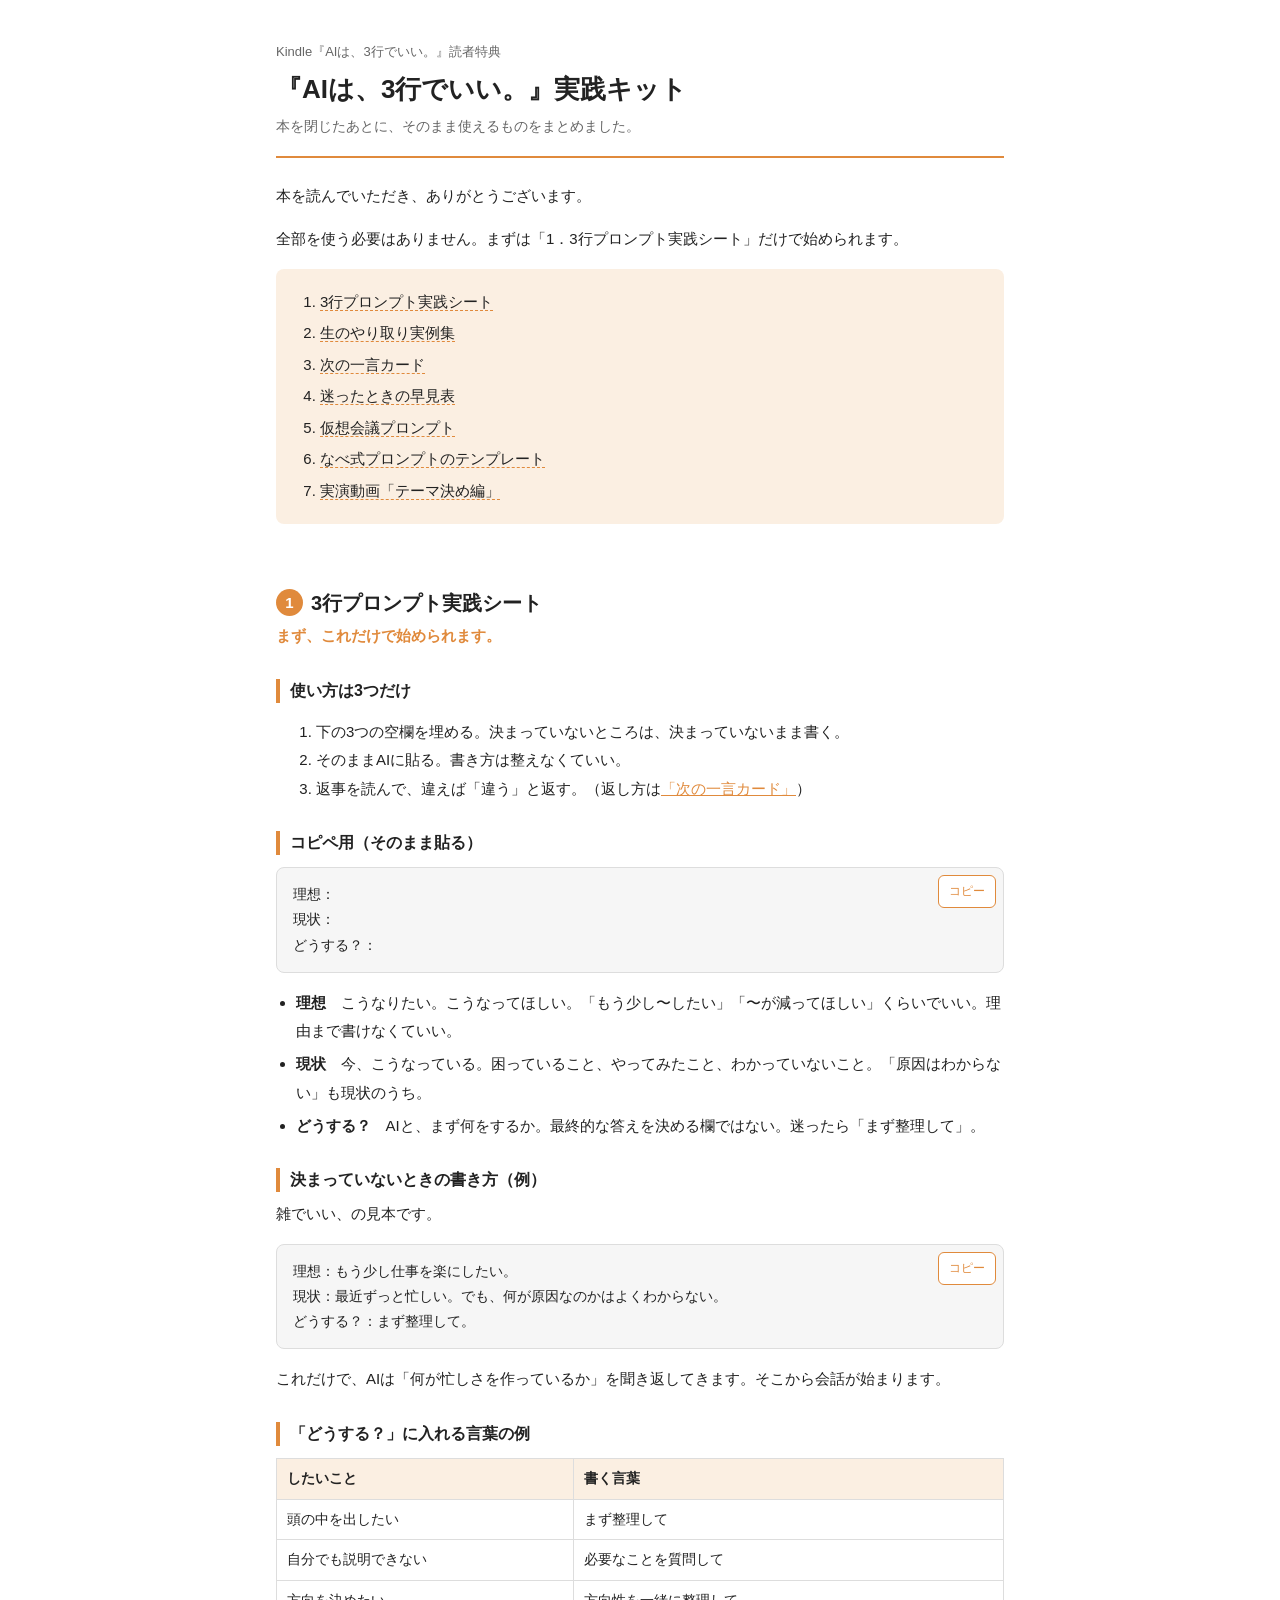
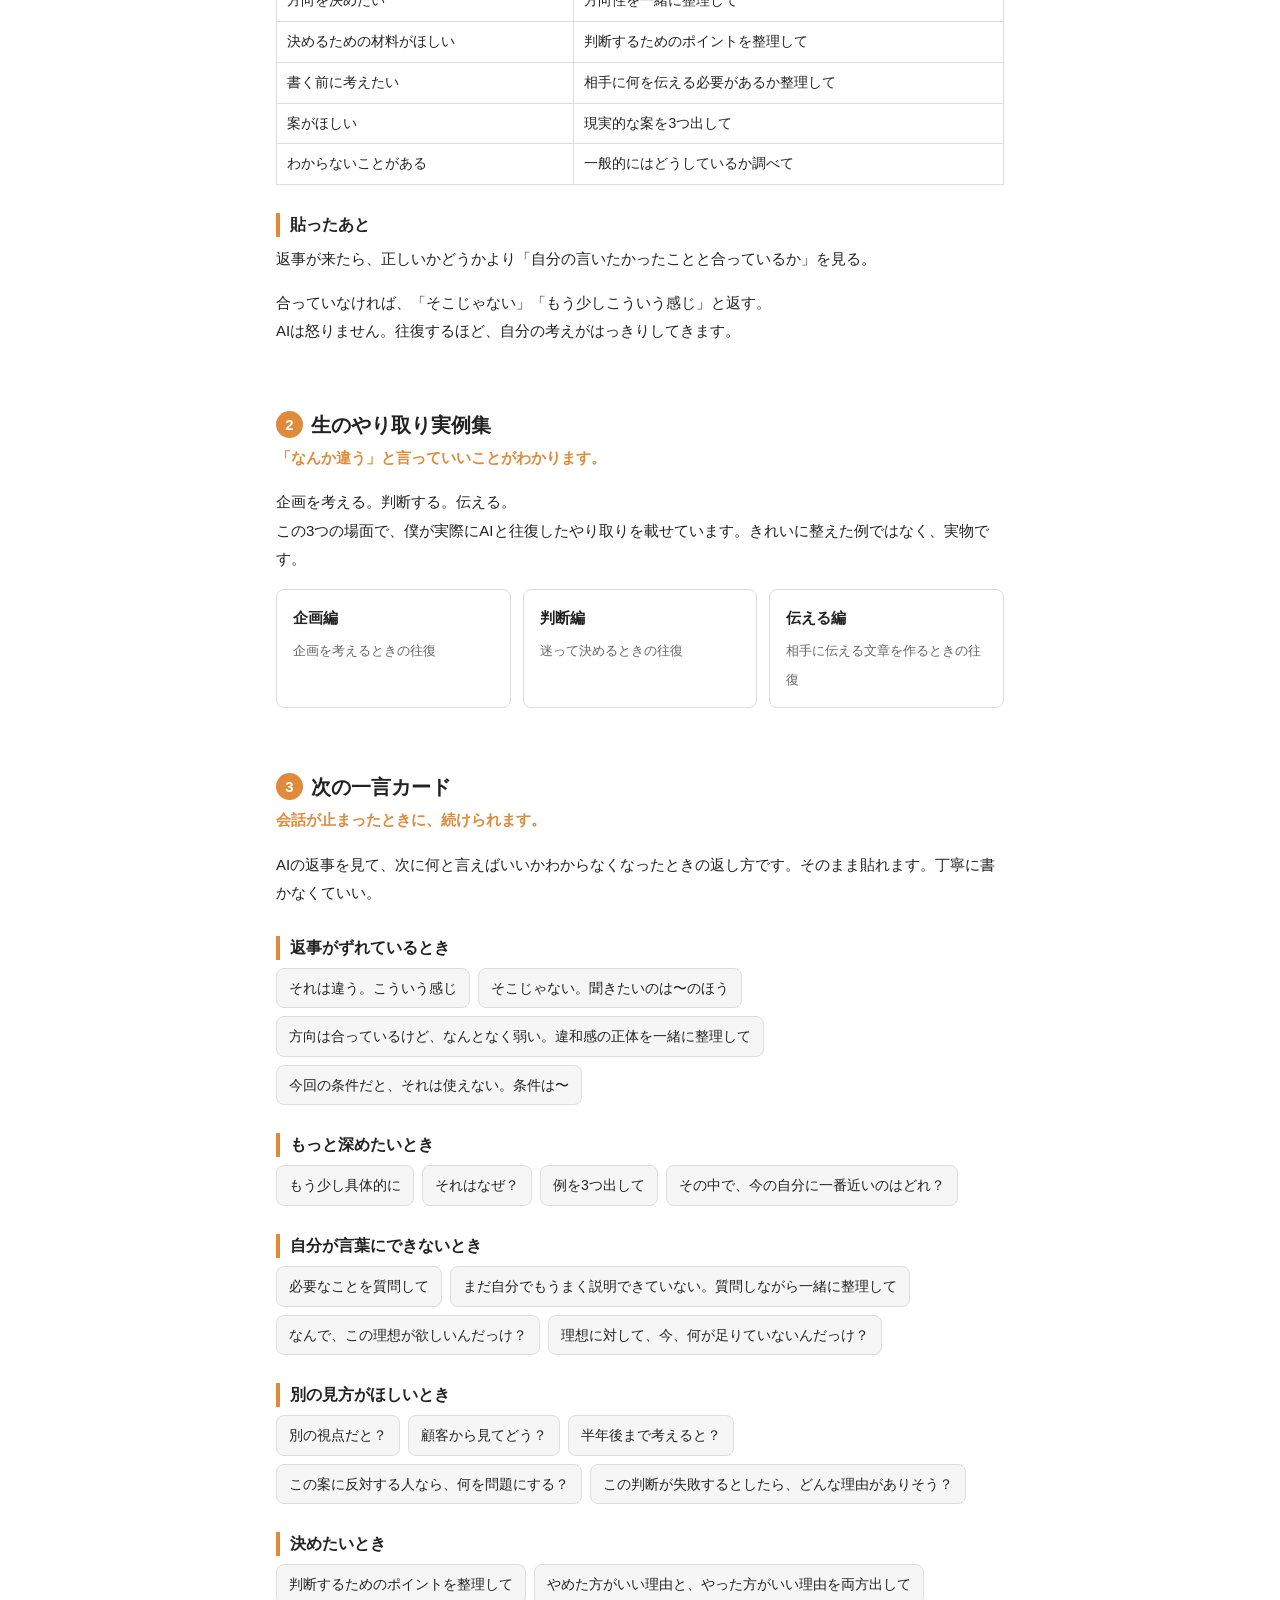
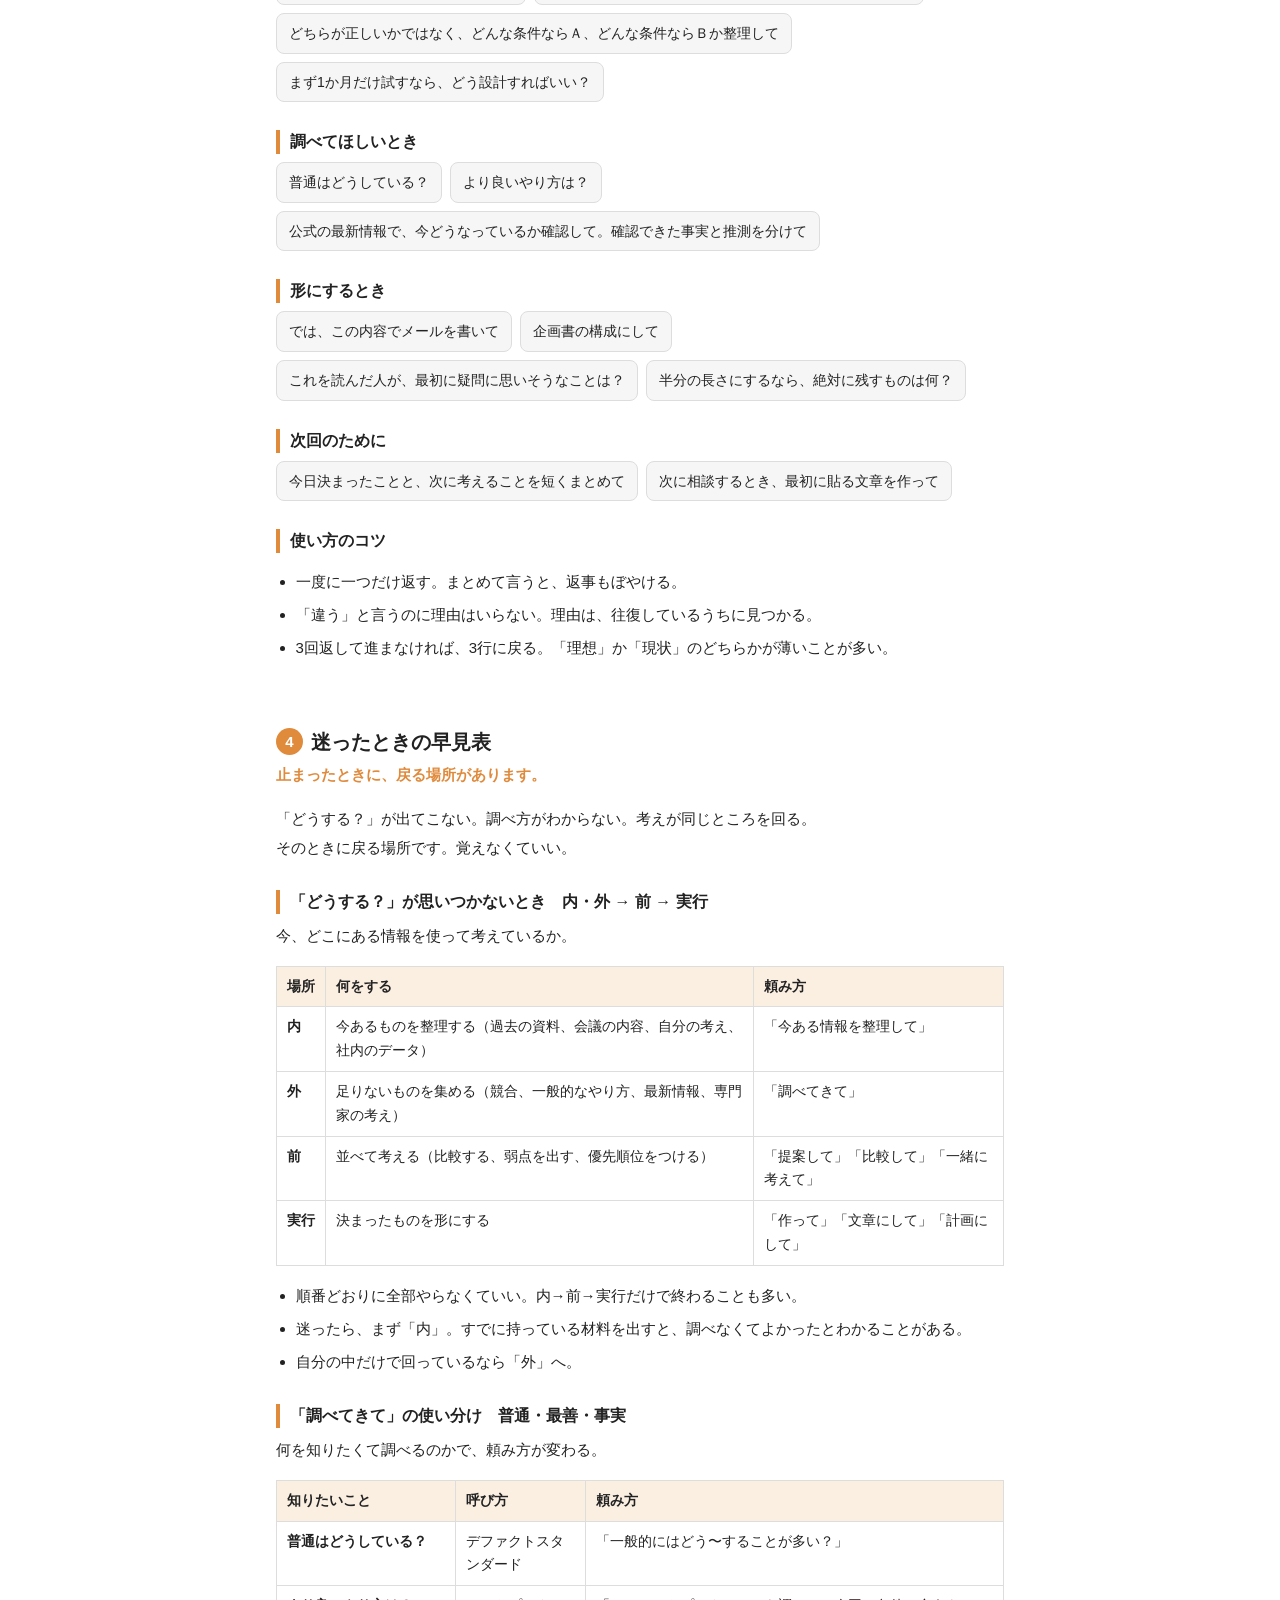
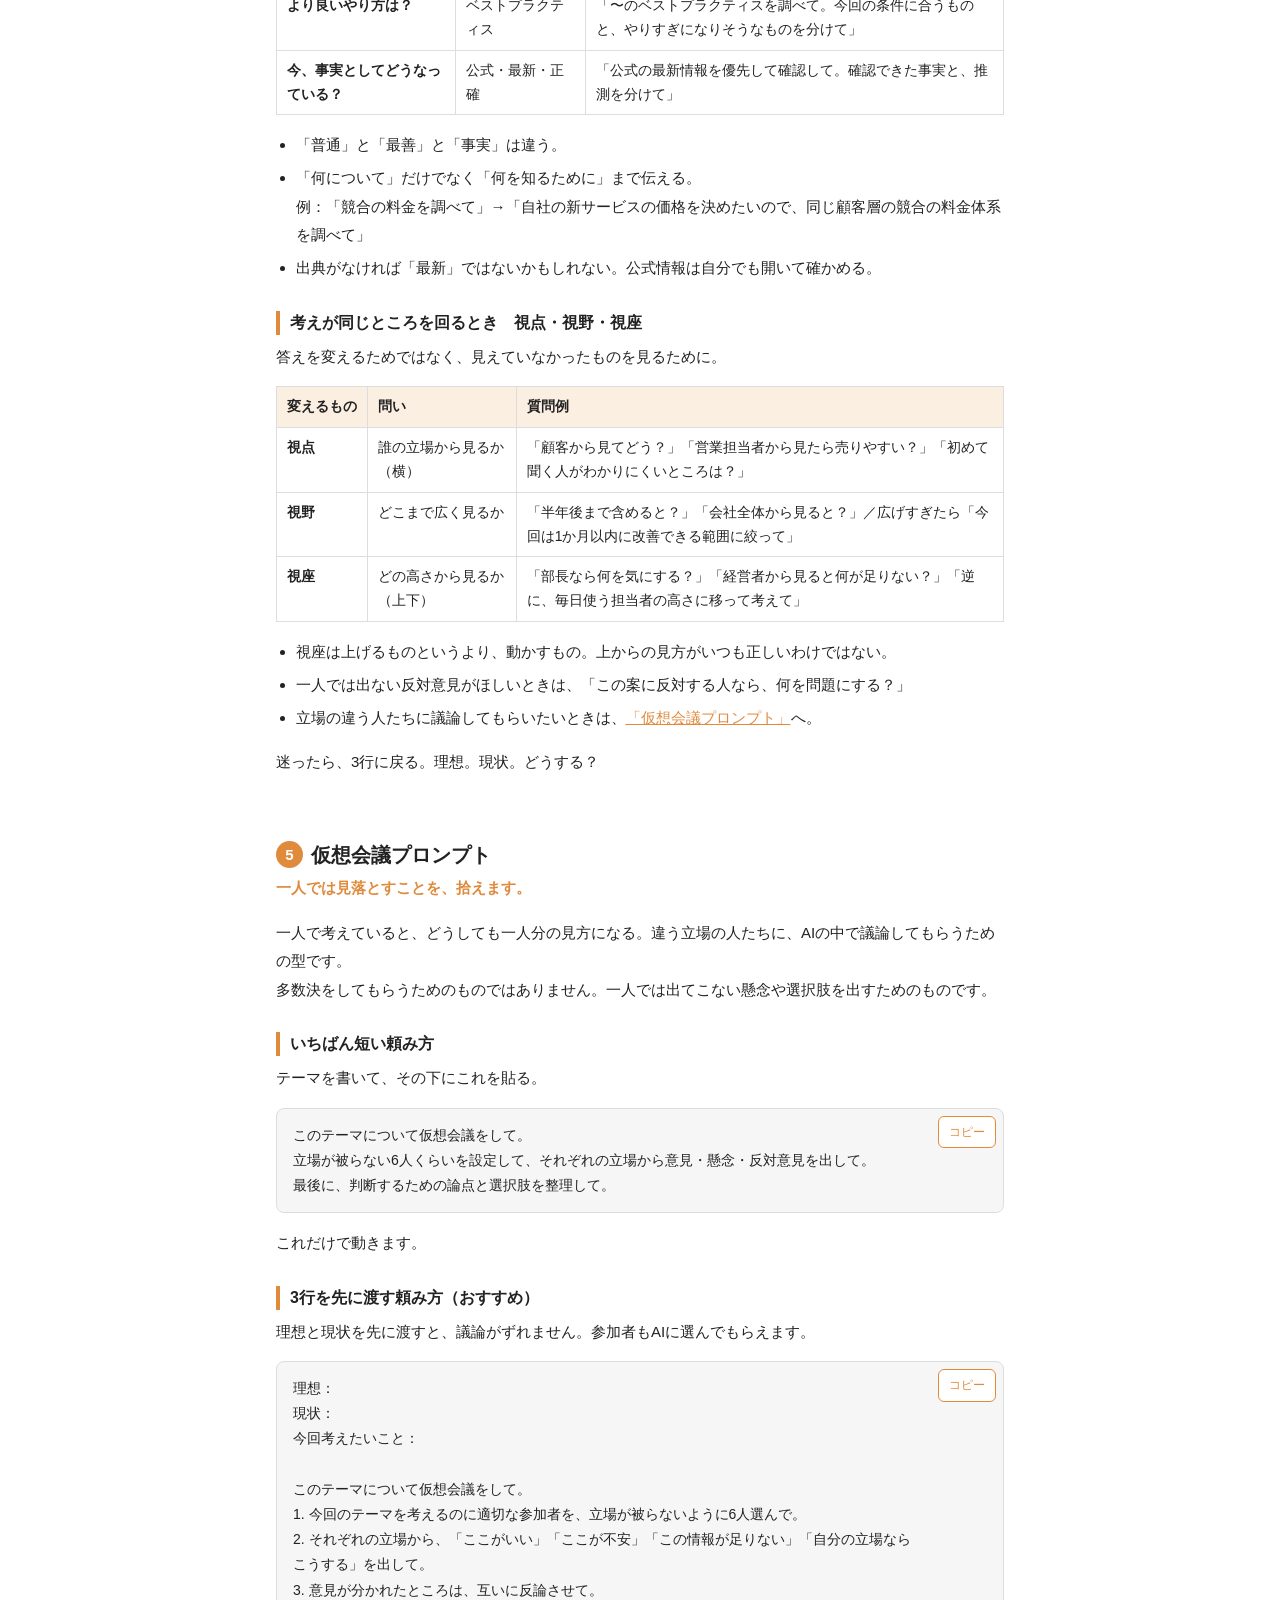
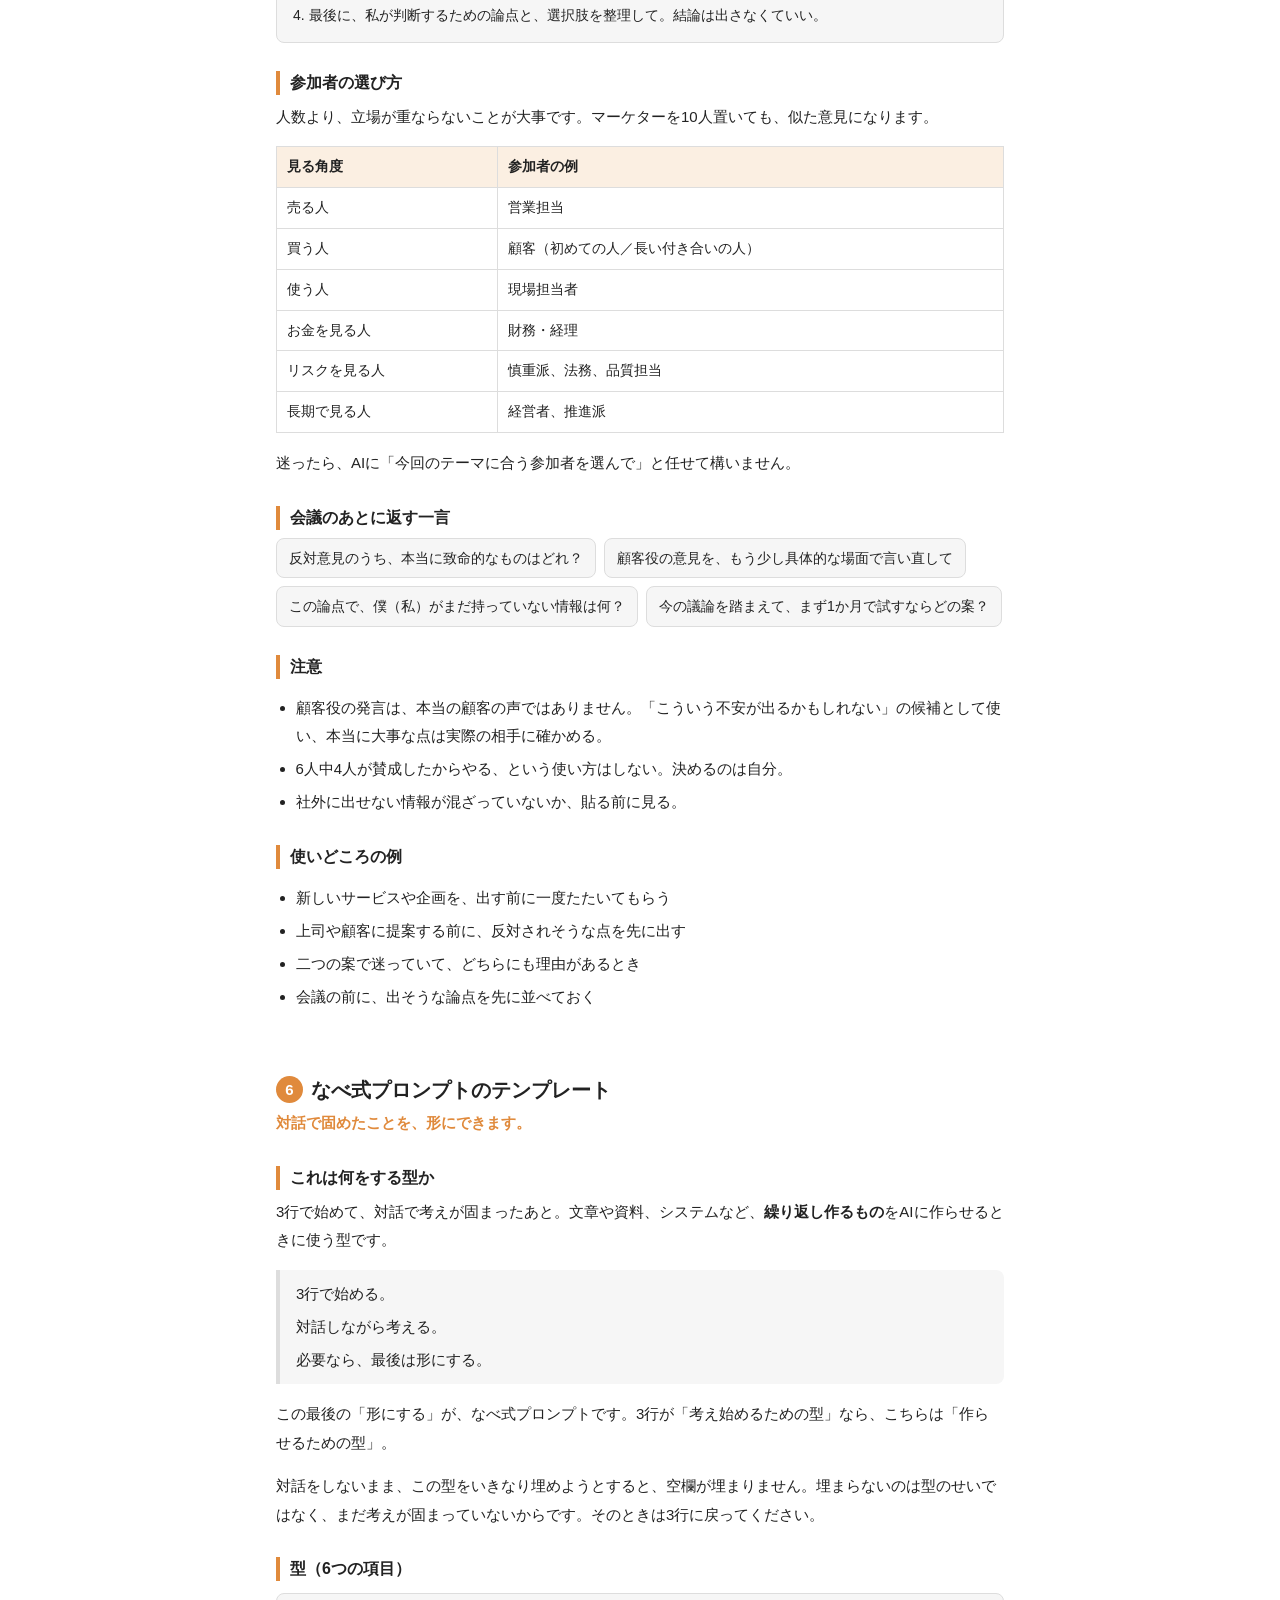
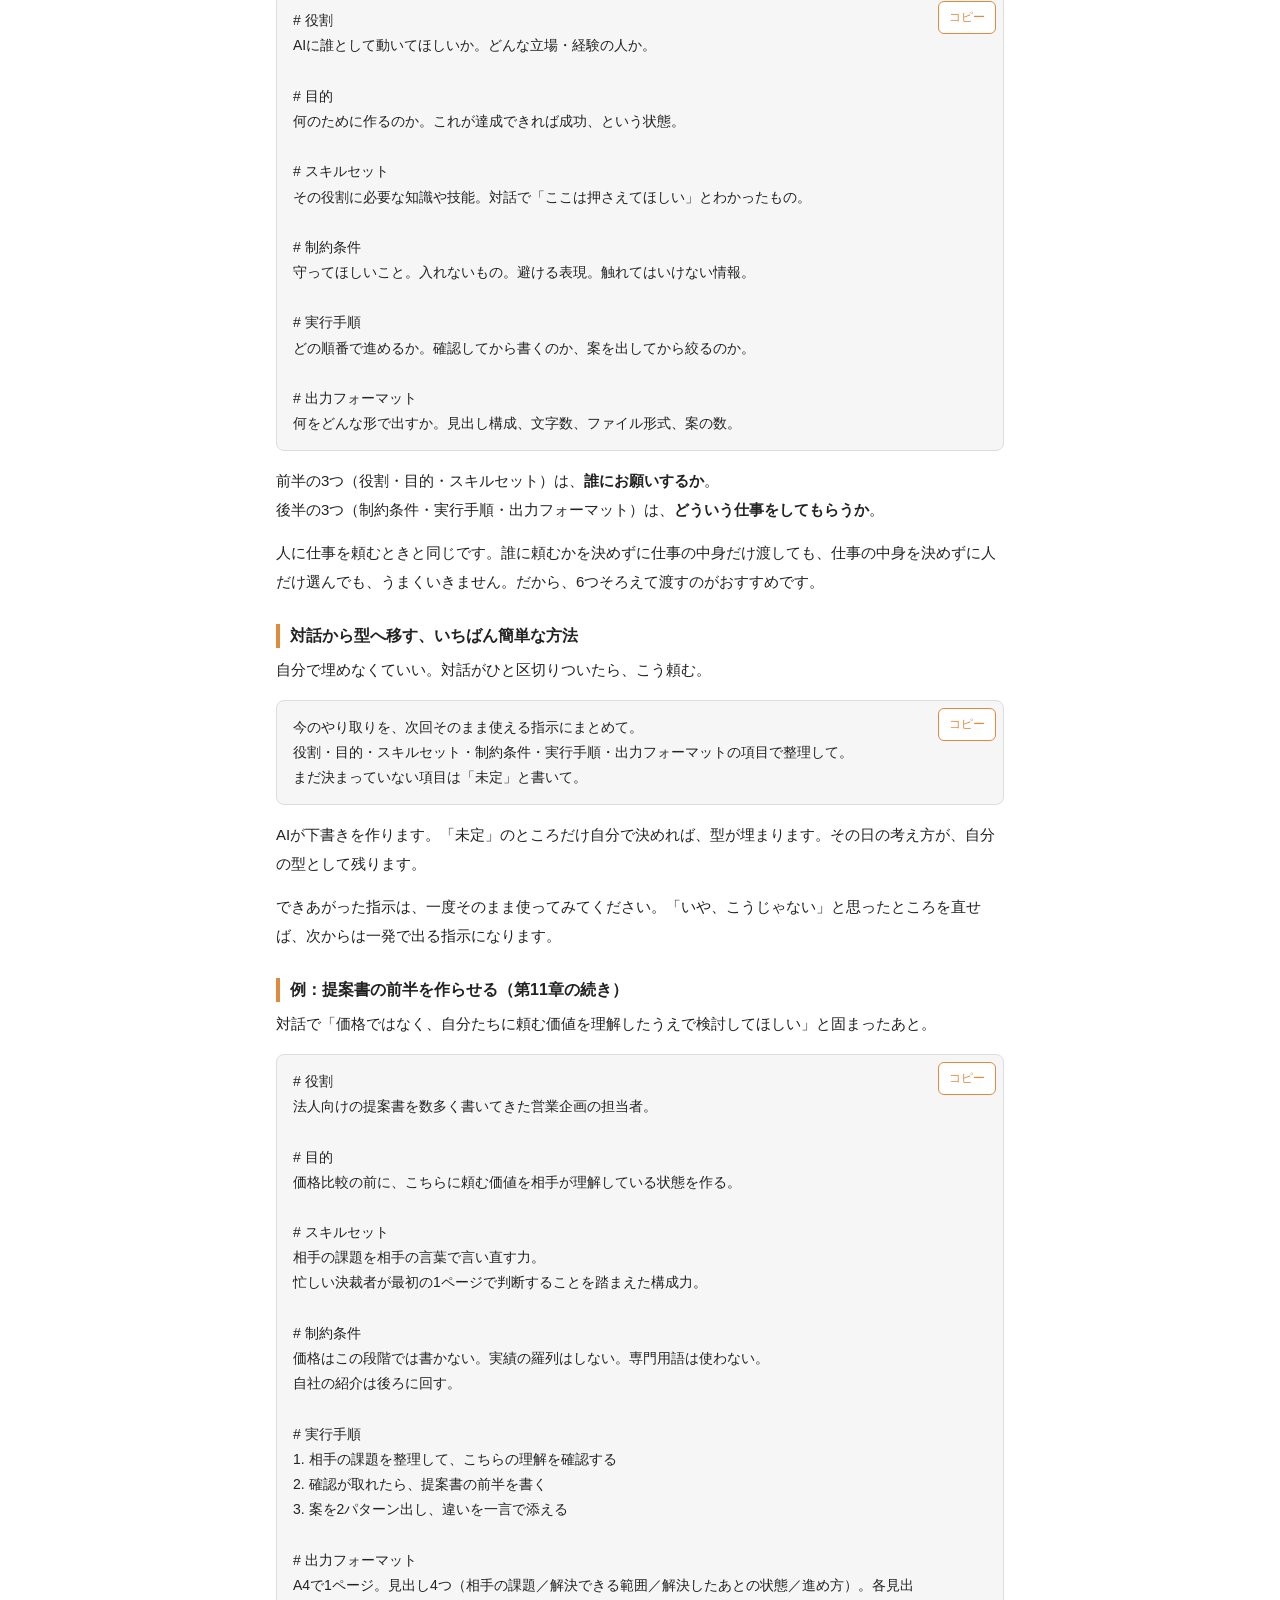
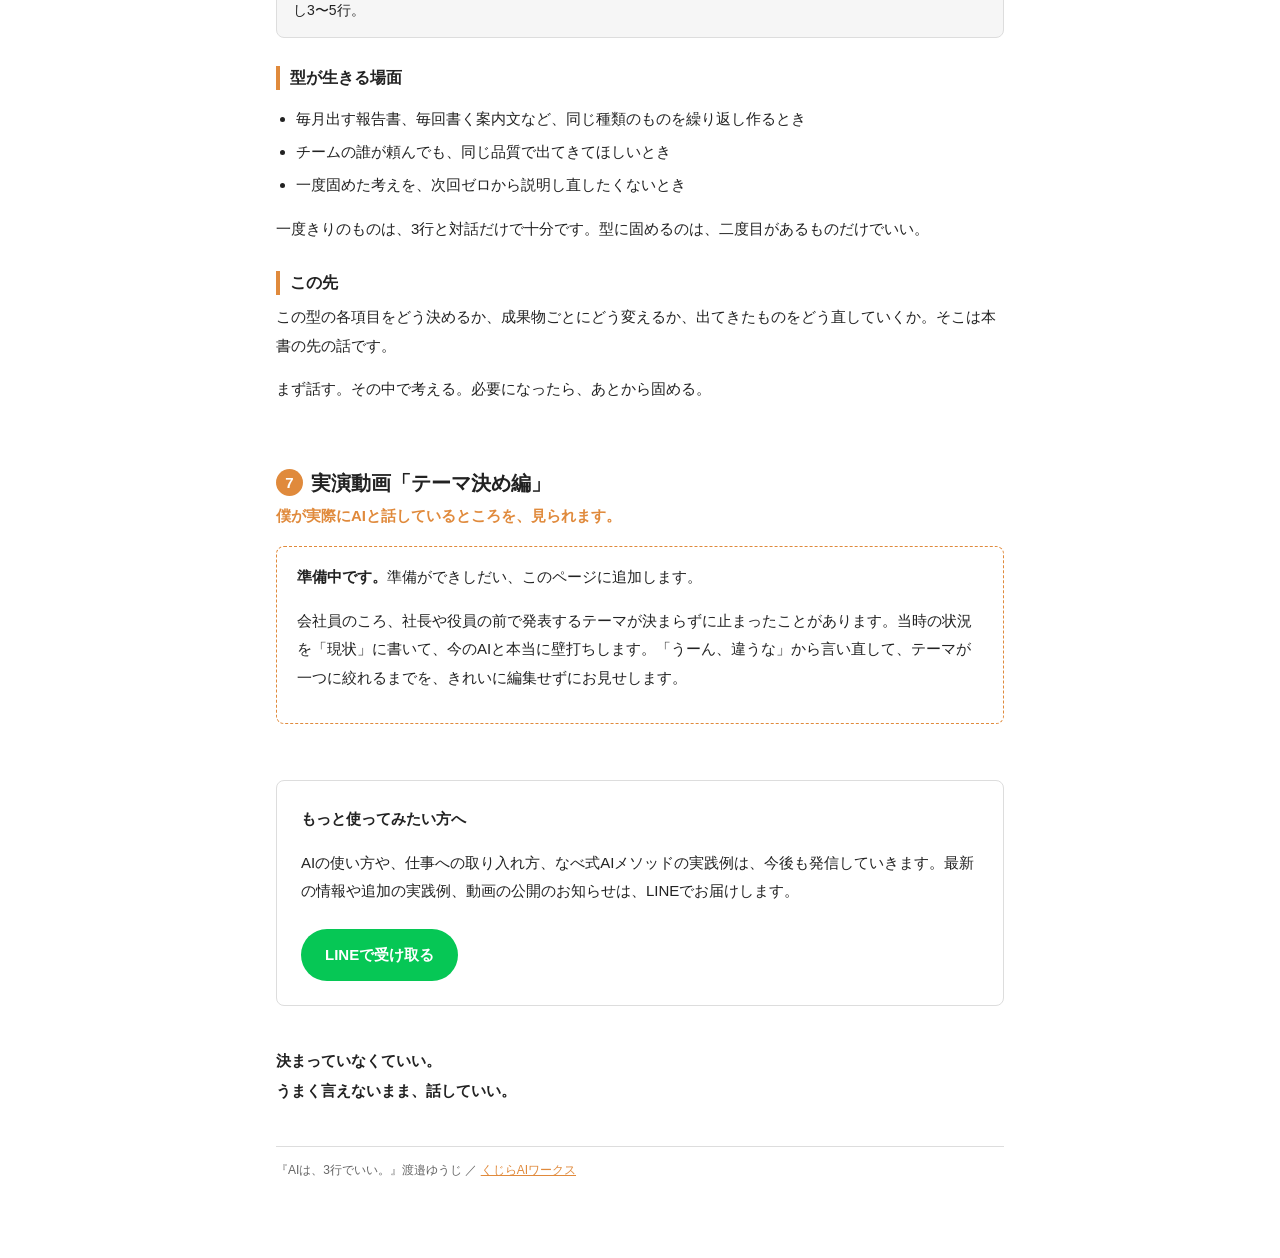
==== book/aiwa3gyodeii/index.html @ 4b0c54f2 "Kindle「AIは、3行でいい。」読者特典ページを追加（noindex・sitemap対象外） Co-Authored-By: Claude Opus 5.5 <noreply@anthropic." ====
<!doctype html>
<html lang="ja">
<head>
<meta charset="utf-8">
<meta name="viewport" content="width=device-width, initial-scale=1">
<meta name="robots" content="noindex, nofollow">
<title>『AIは、3行でいい。』実践キット</title>
<style>
:root{
  --bg:#ffffff; --fg:#222222; --muted:#666666;
  --accent:#E08A3C; --accent-soft:#FBEFE2;
  --code-bg:#F6F6F6; --line:#DDDDDD;
  --note-bg:#FFFBF5; --note-border:#E08A3C;
  --line-green:#06C755;
}
@media (prefers-color-scheme: dark){
  :root:not([data-theme="light"]){
    --bg:#1B1B1B; --fg:#EDEDED; --muted:#A8A8A8;
    --accent:#E8A05C; --accent-soft:#3A2A1C;
    --code-bg:#2A2A2A; --line:#444444;
    --note-bg:#262320; --note-border:#E8A05C;
  }
}
:root[data-theme="dark"]{
  --bg:#1B1B1B; --fg:#EDEDED; --muted:#A8A8A8;
  --accent:#E8A05C; --accent-soft:#3A2A1C;
  --code-bg:#2A2A2A; --line:#444444;
  --note-bg:#262320; --note-border:#E8A05C;
}
*{box-sizing:border-box}
html{-webkit-text-size-adjust:100%; scroll-behavior:smooth}
body{
  margin:0; background:var(--bg); color:var(--fg);
  font-family:"Hiragino Sans","Hiragino Kaku Gothic ProN","Yu Gothic","BIZ UDPGothic","Noto Sans JP",sans-serif;
  font-size:15px; line-height:1.9; font-feature-settings:"palt";
}
.page{max-width:760px; margin:0 auto; padding:40px 16px 64px}
header{border-bottom:2px solid var(--accent); padding-bottom:16px; margin-bottom:24px}
.kicker{color:var(--muted); font-size:13px; margin:0 0 6px}
h1{font-size:26px; line-height:1.4; margin:0 0 6px}
.sub{color:var(--muted); font-size:14px; margin:0}
h2{font-size:20px; line-height:1.5; margin:56px 0 4px; padding-top:8px}
h2 .num{display:inline-block; min-width:1.8em; height:1.8em; line-height:1.8em; text-align:center;
  border-radius:50%; background:var(--accent); color:#fff; font-size:15px; margin-right:8px; vertical-align:2px}
.what{color:var(--accent); font-weight:700; margin:0 0 16px}
h3{font-size:16px; margin:28px 0 8px; padding-left:10px; border-left:4px solid var(--accent); line-height:1.5}
p{margin:0 0 1em}
a{color:var(--accent)}
.toc{background:var(--accent-soft); border-radius:8px; padding:16px 20px; margin:0 0 8px}
.toc ol{margin:0; padding-left:1.6em}
.toc li{margin:.2em 0}
.toc a{color:var(--fg); text-decoration:none; border-bottom:1px dashed var(--accent)}
.code{position:relative; margin:12px 0 16px}
.code pre{margin:0; background:var(--code-bg); border:1px solid var(--line); border-radius:8px;
  padding:14px 16px; padding-right:84px; white-space:pre-wrap; word-break:break-word;
  font-family:inherit; font-size:14px; line-height:1.8}
.copy{position:absolute; top:8px; right:8px; font:inherit; font-size:12px; padding:4px 10px;
  border:1px solid var(--accent); background:var(--bg); color:var(--accent); border-radius:6px; cursor:pointer}
.copy.done{background:var(--accent); color:#fff}
blockquote{margin:12px 0 16px; padding:10px 16px; border-left:4px solid var(--line); background:var(--code-bg); border-radius:0 8px 8px 0}
blockquote p{margin:0 0 .3em}
blockquote p:last-child{margin:0}
.phrases{list-style:none; padding:0; margin:8px 0 16px; display:flex; flex-wrap:wrap; gap:8px}
.phrases li{background:var(--code-bg); border:1px solid var(--line); border-radius:8px; padding:6px 12px; font-size:14px}
.table-wrap{overflow-x:auto; margin:12px 0 16px}
table{border-collapse:collapse; width:100%; font-size:14px; line-height:1.7; min-width:520px}
th,td{border:1px solid var(--line); padding:8px 10px; vertical-align:top; text-align:left}
th{background:var(--accent-soft); white-space:nowrap}
ul.tips{padding-left:1.3em}
ul.tips li{margin:.3em 0}
.note{background:var(--note-bg); border-left:4px solid var(--note-border); border-radius:0 8px 8px 0;
  padding:12px 16px; margin:12px 0; font-size:14px; line-height:1.8}
.note p:last-child{margin-bottom:0}
.cards{display:grid; grid-template-columns:repeat(auto-fit,minmax(200px,1fr)); gap:12px; margin:12px 0}
.card{display:block; border:1px solid var(--line); border-radius:8px; padding:14px 16px; text-decoration:none; color:var(--fg)}
.card:hover{border-color:var(--accent)}
.card .t{font-weight:700; display:block; margin-bottom:4px}
.card .d{font-size:13px; color:var(--muted)}
.soon{border:1px dashed var(--accent); border-radius:8px; padding:16px 20px; margin:12px 0}
.end{margin-top:56px; padding:24px; border:1px solid var(--line); border-radius:8px}
.end p:last-child{margin-bottom:0}
.line-btn{display:inline-block; margin-top:8px; background:var(--line-green); color:#fff; font-weight:700;
  text-decoration:none; padding:12px 24px; border-radius:999px}
.closing{margin-top:40px; font-weight:700; line-height:2}
footer{margin-top:40px; color:var(--muted); font-size:12px; border-top:1px solid var(--line); padding-top:12px}
@media print{
  .copy,.toc,.line-btn{display:none}
  .page{max-width:none; padding:0}
  h2{break-after:avoid}
  .code,.table-wrap,blockquote{break-inside:avoid}
}
</style>
</head>
<body>
<div class="page">

<header>
  <p class="kicker">Kindle『AIは、3行でいい。』読者特典</p>
  <h1>『AIは、3行でいい。』実践キット</h1>
  <p class="sub">本を閉じたあとに、そのまま使えるものをまとめました。</p>
</header>

<p>本を読んでいただき、ありがとうございます。</p>
<p>全部を使う必要はありません。まずは「1．3行プロンプト実践シート」だけで始められます。</p>

<nav class="toc" aria-label="目次">
  <ol>
    <li><a href="#sheet">3行プロンプト実践シート</a></li>
    <li><a href="#examples">生のやり取り実例集</a></li>
    <li><a href="#cards">次の一言カード</a></li>
    <li><a href="#map">迷ったときの早見表</a></li>
    <li><a href="#meeting">仮想会議プロンプト</a></li>
    <li><a href="#nabe">なべ式プロンプトのテンプレート</a></li>
    <li><a href="#video">実演動画「テーマ決め編」</a></li>
  </ol>
</nav>

<!-- 1 -->
<h2 id="sheet"><span class="num">1</span>3行プロンプト実践シート</h2>
<p class="what">まず、これだけで始められます。</p>

<h3>使い方は3つだけ</h3>
<ol>
  <li>下の3つの空欄を埋める。決まっていないところは、決まっていないまま書く。</li>
  <li>そのままAIに貼る。書き方は整えなくていい。</li>
  <li>返事を読んで、違えば「違う」と返す。（返し方は<a href="#cards">「次の一言カード」</a>）</li>
</ol>

<h3>コピペ用（そのまま貼る）</h3>
<div class="code"><pre>理想：
現状：
どうする？：</pre><button class="copy" type="button">コピー</button></div>
<ul class="tips">
  <li><strong>理想</strong>　こうなりたい。こうなってほしい。「もう少し〜したい」「〜が減ってほしい」くらいでいい。理由まで書けなくていい。</li>
  <li><strong>現状</strong>　今、こうなっている。困っていること、やってみたこと、わかっていないこと。「原因はわからない」も現状のうち。</li>
  <li><strong>どうする？</strong>　AIと、まず何をするか。最終的な答えを決める欄ではない。迷ったら「まず整理して」。</li>
</ul>

<h3>決まっていないときの書き方（例）</h3>
<p>雑でいい、の見本です。</p>
<div class="code"><pre>理想：もう少し仕事を楽にしたい。
現状：最近ずっと忙しい。でも、何が原因なのかはよくわからない。
どうする？：まず整理して。</pre><button class="copy" type="button">コピー</button></div>
<p>これだけで、AIは「何が忙しさを作っているか」を聞き返してきます。そこから会話が始まります。</p>

<h3>「どうする？」に入れる言葉の例</h3>
<div class="table-wrap"><table>
  <tr><th>したいこと</th><th>書く言葉</th></tr>
  <tr><td>頭の中を出したい</td><td>まず整理して</td></tr>
  <tr><td>自分でも説明できない</td><td>必要なことを質問して</td></tr>
  <tr><td>方向を決めたい</td><td>方向性を一緒に整理して</td></tr>
  <tr><td>決めるための材料がほしい</td><td>判断するためのポイントを整理して</td></tr>
  <tr><td>書く前に考えたい</td><td>相手に何を伝える必要があるか整理して</td></tr>
  <tr><td>案がほしい</td><td>現実的な案を3つ出して</td></tr>
  <tr><td>わからないことがある</td><td>一般的にはどうしているか調べて</td></tr>
</table></div>

<h3>貼ったあと</h3>
<p>返事が来たら、正しいかどうかより「自分の言いたかったことと合っているか」を見る。</p>
<p>合っていなければ、「そこじゃない」「もう少しこういう感じ」と返す。<br>AIは怒りません。往復するほど、自分の考えがはっきりしてきます。</p>

<!-- 2 -->
<h2 id="examples"><span class="num">2</span>生のやり取り実例集</h2>
<p class="what">「なんか違う」と言っていいことがわかります。</p>
<p>企画を考える。判断する。伝える。<br>この3つの場面で、僕が実際にAIと往復したやり取りを載せています。きれいに整えた例ではなく、実物です。</p>
<div class="cards">
  <a class="card" href="kikaku.html"><span class="t">企画編</span><span class="d">企画を考えるときの往復</span></a>
  <a class="card" href="handan.html"><span class="t">判断編</span><span class="d">迷って決めるときの往復</span></a>
  <a class="card" href="tsutaeru.html"><span class="t">伝える編</span><span class="d">相手に伝える文章を作るときの往復</span></a>
</div>

<!-- 3 -->
<h2 id="cards"><span class="num">3</span>次の一言カード</h2>
<p class="what">会話が止まったときに、続けられます。</p>
<p>AIの返事を見て、次に何と言えばいいかわからなくなったときの返し方です。そのまま貼れます。丁寧に書かなくていい。</p>

<h3>返事がずれているとき</h3>
<ul class="phrases"><li>それは違う。こういう感じ</li><li>そこじゃない。聞きたいのは〜のほう</li><li>方向は合っているけど、なんとなく弱い。違和感の正体を一緒に整理して</li><li>今回の条件だと、それは使えない。条件は〜</li></ul>
<h3>もっと深めたいとき</h3>
<ul class="phrases"><li>もう少し具体的に</li><li>それはなぜ？</li><li>例を3つ出して</li><li>その中で、今の自分に一番近いのはどれ？</li></ul>
<h3>自分が言葉にできないとき</h3>
<ul class="phrases"><li>必要なことを質問して</li><li>まだ自分でもうまく説明できていない。質問しながら一緒に整理して</li><li>なんで、この理想が欲しいんだっけ？</li><li>理想に対して、今、何が足りていないんだっけ？</li></ul>
<h3>別の見方がほしいとき</h3>
<ul class="phrases"><li>別の視点だと？</li><li>顧客から見てどう？</li><li>半年後まで考えると？</li><li>この案に反対する人なら、何を問題にする？</li><li>この判断が失敗するとしたら、どんな理由がありそう？</li></ul>
<h3>決めたいとき</h3>
<ul class="phrases"><li>判断するためのポイントを整理して</li><li>やめた方がいい理由と、やった方がいい理由を両方出して</li><li>どちらが正しいかではなく、どんな条件ならＡ、どんな条件ならＢか整理して</li><li>まず1か月だけ試すなら、どう設計すればいい？</li></ul>
<h3>調べてほしいとき</h3>
<ul class="phrases"><li>普通はどうしている？</li><li>より良いやり方は？</li><li>公式の最新情報で、今どうなっているか確認して。確認できた事実と推測を分けて</li></ul>
<h3>形にするとき</h3>
<ul class="phrases"><li>では、この内容でメールを書いて</li><li>企画書の構成にして</li><li>これを読んだ人が、最初に疑問に思いそうなことは？</li><li>半分の長さにするなら、絶対に残すものは何？</li></ul>
<h3>次回のために</h3>
<ul class="phrases"><li>今日決まったことと、次に考えることを短くまとめて</li><li>次に相談するとき、最初に貼る文章を作って</li></ul>

<h3>使い方のコツ</h3>
<ul class="tips">
  <li>一度に一つだけ返す。まとめて言うと、返事もぼやける。</li>
  <li>「違う」と言うのに理由はいらない。理由は、往復しているうちに見つかる。</li>
  <li>3回返して進まなければ、3行に戻る。「理想」か「現状」のどちらかが薄いことが多い。</li>
</ul>

<!-- 4 -->
<h2 id="map"><span class="num">4</span>迷ったときの早見表</h2>
<p class="what">止まったときに、戻る場所があります。</p>
<p>「どうする？」が出てこない。調べ方がわからない。考えが同じところを回る。<br>そのときに戻る場所です。覚えなくていい。</p>

<h3>「どうする？」が思いつかないとき　内・外 → 前 → 実行</h3>
<p>今、どこにある情報を使って考えているか。</p>
<div class="table-wrap"><table>
  <tr><th>場所</th><th>何をする</th><th>頼み方</th></tr>
  <tr><td><strong>内</strong></td><td>今あるものを整理する（過去の資料、会議の内容、自分の考え、社内のデータ）</td><td>「今ある情報を整理して」</td></tr>
  <tr><td><strong>外</strong></td><td>足りないものを集める（競合、一般的なやり方、最新情報、専門家の考え）</td><td>「調べてきて」</td></tr>
  <tr><td><strong>前</strong></td><td>並べて考える（比較する、弱点を出す、優先順位をつける）</td><td>「提案して」「比較して」「一緒に考えて」</td></tr>
  <tr><td><strong>実行</strong></td><td>決まったものを形にする</td><td>「作って」「文章にして」「計画にして」</td></tr>
</table></div>
<ul class="tips">
  <li>順番どおりに全部やらなくていい。内→前→実行だけで終わることも多い。</li>
  <li>迷ったら、まず「内」。すでに持っている材料を出すと、調べなくてよかったとわかることがある。</li>
  <li>自分の中だけで回っているなら「外」へ。</li>
</ul>

<h3>「調べてきて」の使い分け　普通・最善・事実</h3>
<p>何を知りたくて調べるのかで、頼み方が変わる。</p>
<div class="table-wrap"><table>
  <tr><th>知りたいこと</th><th>呼び方</th><th>頼み方</th></tr>
  <tr><td><strong>普通はどうしている？</strong></td><td>デファクトスタンダード</td><td>「一般的にはどう〜することが多い？」</td></tr>
  <tr><td><strong>より良いやり方は？</strong></td><td>ベストプラクティス</td><td>「〜のベストプラクティスを調べて。今回の条件に合うものと、やりすぎになりそうなものを分けて」</td></tr>
  <tr><td><strong>今、事実としてどうなっている？</strong></td><td>公式・最新・正確</td><td>「公式の最新情報を優先して確認して。確認できた事実と、推測を分けて」</td></tr>
</table></div>
<ul class="tips">
  <li>「普通」と「最善」と「事実」は違う。</li>
  <li>「何について」だけでなく「何を知るために」まで伝える。<br>例：「競合の料金を調べて」→「自社の新サービスの価格を決めたいので、同じ顧客層の競合の料金体系を調べて」</li>
  <li>出典がなければ「最新」ではないかもしれない。公式情報は自分でも開いて確かめる。</li>
</ul>

<h3>考えが同じところを回るとき　視点・視野・視座</h3>
<p>答えを変えるためではなく、見えていなかったものを見るために。</p>
<div class="table-wrap"><table>
  <tr><th>変えるもの</th><th>問い</th><th>質問例</th></tr>
  <tr><td><strong>視点</strong></td><td>誰の立場から見るか（横）</td><td>「顧客から見てどう？」「営業担当者から見たら売りやすい？」「初めて聞く人がわかりにくいところは？」</td></tr>
  <tr><td><strong>視野</strong></td><td>どこまで広く見るか</td><td>「半年後まで含めると？」「会社全体から見ると？」／広げすぎたら「今回は1か月以内に改善できる範囲に絞って」</td></tr>
  <tr><td><strong>視座</strong></td><td>どの高さから見るか（上下）</td><td>「部長なら何を気にする？」「経営者から見ると何が足りない？」「逆に、毎日使う担当者の高さに移って考えて」</td></tr>
</table></div>
<ul class="tips">
  <li>視座は上げるものというより、動かすもの。上からの見方がいつも正しいわけではない。</li>
  <li>一人では出ない反対意見がほしいときは、「この案に反対する人なら、何を問題にする？」</li>
  <li>立場の違う人たちに議論してもらいたいときは、<a href="#meeting">「仮想会議プロンプト」</a>へ。</li>
</ul>
<p>迷ったら、3行に戻る。理想。現状。どうする？</p>

<!-- 5 -->
<h2 id="meeting"><span class="num">5</span>仮想会議プロンプト</h2>
<p class="what">一人では見落とすことを、拾えます。</p>
<p>一人で考えていると、どうしても一人分の見方になる。違う立場の人たちに、AIの中で議論してもらうための型です。<br>多数決をしてもらうためのものではありません。一人では出てこない懸念や選択肢を出すためのものです。</p>

<h3>いちばん短い頼み方</h3>
<p>テーマを書いて、その下にこれを貼る。</p>
<div class="code"><pre>このテーマについて仮想会議をして。
立場が被らない6人くらいを設定して、それぞれの立場から意見・懸念・反対意見を出して。
最後に、判断するための論点と選択肢を整理して。</pre><button class="copy" type="button">コピー</button></div>
<p>これだけで動きます。</p>

<h3>3行を先に渡す頼み方（おすすめ）</h3>
<p>理想と現状を先に渡すと、議論がずれません。参加者もAIに選んでもらえます。</p>
<div class="code"><pre>理想：
現状：
今回考えたいこと：

このテーマについて仮想会議をして。
1. 今回のテーマを考えるのに適切な参加者を、立場が被らないように6人選んで。
2. それぞれの立場から、「ここがいい」「ここが不安」「この情報が足りない」「自分の立場ならこうする」を出して。
3. 意見が分かれたところは、互いに反論させて。
4. 最後に、私が判断するための論点と、選択肢を整理して。結論は出さなくていい。</pre><button class="copy" type="button">コピー</button></div>

<h3>参加者の選び方</h3>
<p>人数より、立場が重ならないことが大事です。マーケターを10人置いても、似た意見になります。</p>
<div class="table-wrap"><table>
  <tr><th>見る角度</th><th>参加者の例</th></tr>
  <tr><td>売る人</td><td>営業担当</td></tr>
  <tr><td>買う人</td><td>顧客（初めての人／長い付き合いの人）</td></tr>
  <tr><td>使う人</td><td>現場担当者</td></tr>
  <tr><td>お金を見る人</td><td>財務・経理</td></tr>
  <tr><td>リスクを見る人</td><td>慎重派、法務、品質担当</td></tr>
  <tr><td>長期で見る人</td><td>経営者、推進派</td></tr>
</table></div>
<p>迷ったら、AIに「今回のテーマに合う参加者を選んで」と任せて構いません。</p>

<h3>会議のあとに返す一言</h3>
<ul class="phrases"><li>反対意見のうち、本当に致命的なものはどれ？</li><li>顧客役の意見を、もう少し具体的な場面で言い直して</li><li>この論点で、僕（私）がまだ持っていない情報は何？</li><li>今の議論を踏まえて、まず1か月で試すならどの案？</li></ul>

<h3>注意</h3>
<ul class="tips">
  <li>顧客役の発言は、本当の顧客の声ではありません。「こういう不安が出るかもしれない」の候補として使い、本当に大事な点は実際の相手に確かめる。</li>
  <li>6人中4人が賛成したからやる、という使い方はしない。決めるのは自分。</li>
  <li>社外に出せない情報が混ざっていないか、貼る前に見る。</li>
</ul>

<h3>使いどころの例</h3>
<ul class="tips">
  <li>新しいサービスや企画を、出す前に一度たたいてもらう</li>
  <li>上司や顧客に提案する前に、反対されそうな点を先に出す</li>
  <li>二つの案で迷っていて、どちらにも理由があるとき</li>
  <li>会議の前に、出そうな論点を先に並べておく</li>
</ul>

<!-- 6 -->
<h2 id="nabe"><span class="num">6</span>なべ式プロンプトのテンプレート</h2>
<p class="what">対話で固めたことを、形にできます。</p>

<h3>これは何をする型か</h3>
<p>3行で始めて、対話で考えが固まったあと。文章や資料、システムなど、<strong>繰り返し作るもの</strong>をAIに作らせるときに使う型です。</p>
<blockquote><p>3行で始める。</p><p>対話しながら考える。</p><p>必要なら、最後は形にする。</p></blockquote>
<p>この最後の「形にする」が、なべ式プロンプトです。3行が「考え始めるための型」なら、こちらは「作らせるための型」。</p>
<p>対話をしないまま、この型をいきなり埋めようとすると、空欄が埋まりません。埋まらないのは型のせいではなく、まだ考えが固まっていないからです。そのときは3行に戻ってください。</p>

<h3>型（6つの項目）</h3>
<div class="code"><pre># 役割
AIに誰として動いてほしいか。どんな立場・経験の人か。

# 目的
何のために作るのか。これが達成できれば成功、という状態。

# スキルセット
その役割に必要な知識や技能。対話で「ここは押さえてほしい」とわかったもの。

# 制約条件
守ってほしいこと。入れないもの。避ける表現。触れてはいけない情報。

# 実行手順
どの順番で進めるか。確認してから書くのか、案を出してから絞るのか。

# 出力フォーマット
何をどんな形で出すか。見出し構成、文字数、ファイル形式、案の数。</pre><button class="copy" type="button">コピー</button></div>
<p>前半の3つ（役割・目的・スキルセット）は、<strong>誰にお願いするか</strong>。<br>後半の3つ（制約条件・実行手順・出力フォーマット）は、<strong>どういう仕事をしてもらうか</strong>。</p>
<p>人に仕事を頼むときと同じです。誰に頼むかを決めずに仕事の中身だけ渡しても、仕事の中身を決めずに人だけ選んでも、うまくいきません。だから、6つそろえて渡すのがおすすめです。</p>

<h3>対話から型へ移す、いちばん簡単な方法</h3>
<p>自分で埋めなくていい。対話がひと区切りついたら、こう頼む。</p>
<div class="code"><pre>今のやり取りを、次回そのまま使える指示にまとめて。
役割・目的・スキルセット・制約条件・実行手順・出力フォーマットの項目で整理して。
まだ決まっていない項目は「未定」と書いて。</pre><button class="copy" type="button">コピー</button></div>
<p>AIが下書きを作ります。「未定」のところだけ自分で決めれば、型が埋まります。その日の考え方が、自分の型として残ります。</p>
<p>できあがった指示は、一度そのまま使ってみてください。「いや、こうじゃない」と思ったところを直せば、次からは一発で出る指示になります。</p>

<h3>例：提案書の前半を作らせる（第11章の続き）</h3>
<p>対話で「価格ではなく、自分たちに頼む価値を理解したうえで検討してほしい」と固まったあと。</p>
<div class="code"><pre># 役割
法人向けの提案書を数多く書いてきた営業企画の担当者。

# 目的
価格比較の前に、こちらに頼む価値を相手が理解している状態を作る。

# スキルセット
相手の課題を相手の言葉で言い直す力。
忙しい決裁者が最初の1ページで判断することを踏まえた構成力。

# 制約条件
価格はこの段階では書かない。実績の羅列はしない。専門用語は使わない。
自社の紹介は後ろに回す。

# 実行手順
1. 相手の課題を整理して、こちらの理解を確認する
2. 確認が取れたら、提案書の前半を書く
3. 案を2パターン出し、違いを一言で添える

# 出力フォーマット
A4で1ページ。見出し4つ（相手の課題／解決できる範囲／解決したあとの状態／進め方）。各見出し3〜5行。</pre><button class="copy" type="button">コピー</button></div>

<h3>型が生きる場面</h3>
<ul class="tips">
  <li>毎月出す報告書、毎回書く案内文など、同じ種類のものを繰り返し作るとき</li>
  <li>チームの誰が頼んでも、同じ品質で出てきてほしいとき</li>
  <li>一度固めた考えを、次回ゼロから説明し直したくないとき</li>
</ul>
<p>一度きりのものは、3行と対話だけで十分です。型に固めるのは、二度目があるものだけでいい。</p>

<h3>この先</h3>
<p>この型の各項目をどう決めるか、成果物ごとにどう変えるか、出てきたものをどう直していくか。そこは本書の先の話です。</p>
<p>まず話す。その中で考える。必要になったら、あとから固める。</p>

<!-- 7 -->
<h2 id="video"><span class="num">7</span>実演動画「テーマ決め編」</h2>
<p class="what">僕が実際にAIと話しているところを、見られます。</p>
<div class="soon">
  <p><strong>準備中です。</strong>準備ができしだい、このページに追加します。</p>
  <p>会社員のころ、社長や役員の前で発表するテーマが決まらずに止まったことがあります。当時の状況を「現状」に書いて、今のAIと本当に壁打ちします。「うーん、違うな」から言い直して、テーマが一つに絞れるまでを、きれいに編集せずにお見せします。</p>
</div>

<!-- LINE -->
<section class="end">
  <p><strong>もっと使ってみたい方へ</strong></p>
  <p>AIの使い方や、仕事への取り入れ方、なべ式AIメソッドの実践例は、今後も発信していきます。最新の情報や追加の実践例、動画の公開のお知らせは、LINEでお届けします。</p>
  <a class="line-btn" href="https://lin.ee/x77JHoN" target="_blank" rel="noopener">LINEで受け取る</a>
</section>

<p class="closing">決まっていなくていい。<br>うまく言えないまま、話していい。</p>

<footer>
  <p>『AIは、3行でいい。』渡邉ゆうじ ／ <a href="/">くじらAIワークス</a></p>
</footer>

</div>
<script>
document.querySelectorAll('.copy').forEach(function (btn) {
  btn.addEventListener('click', function () {
    var text = btn.parentElement.querySelector('pre').innerText;
    var done = function () {
      btn.textContent = 'コピーしました'; btn.classList.add('done');
      setTimeout(function () { btn.textContent = 'コピー'; btn.classList.remove('done'); }, 1600);
    };
    if (navigator.clipboard && window.isSecureContext) {
      navigator.clipboard.writeText(text).then(done);
    } else {
      var ta = document.createElement('textarea'); ta.value = text; document.body.appendChild(ta);
      ta.select(); document.execCommand('copy'); document.body.removeChild(ta); done();
    }
  });
});
</script>
</body>
</html>
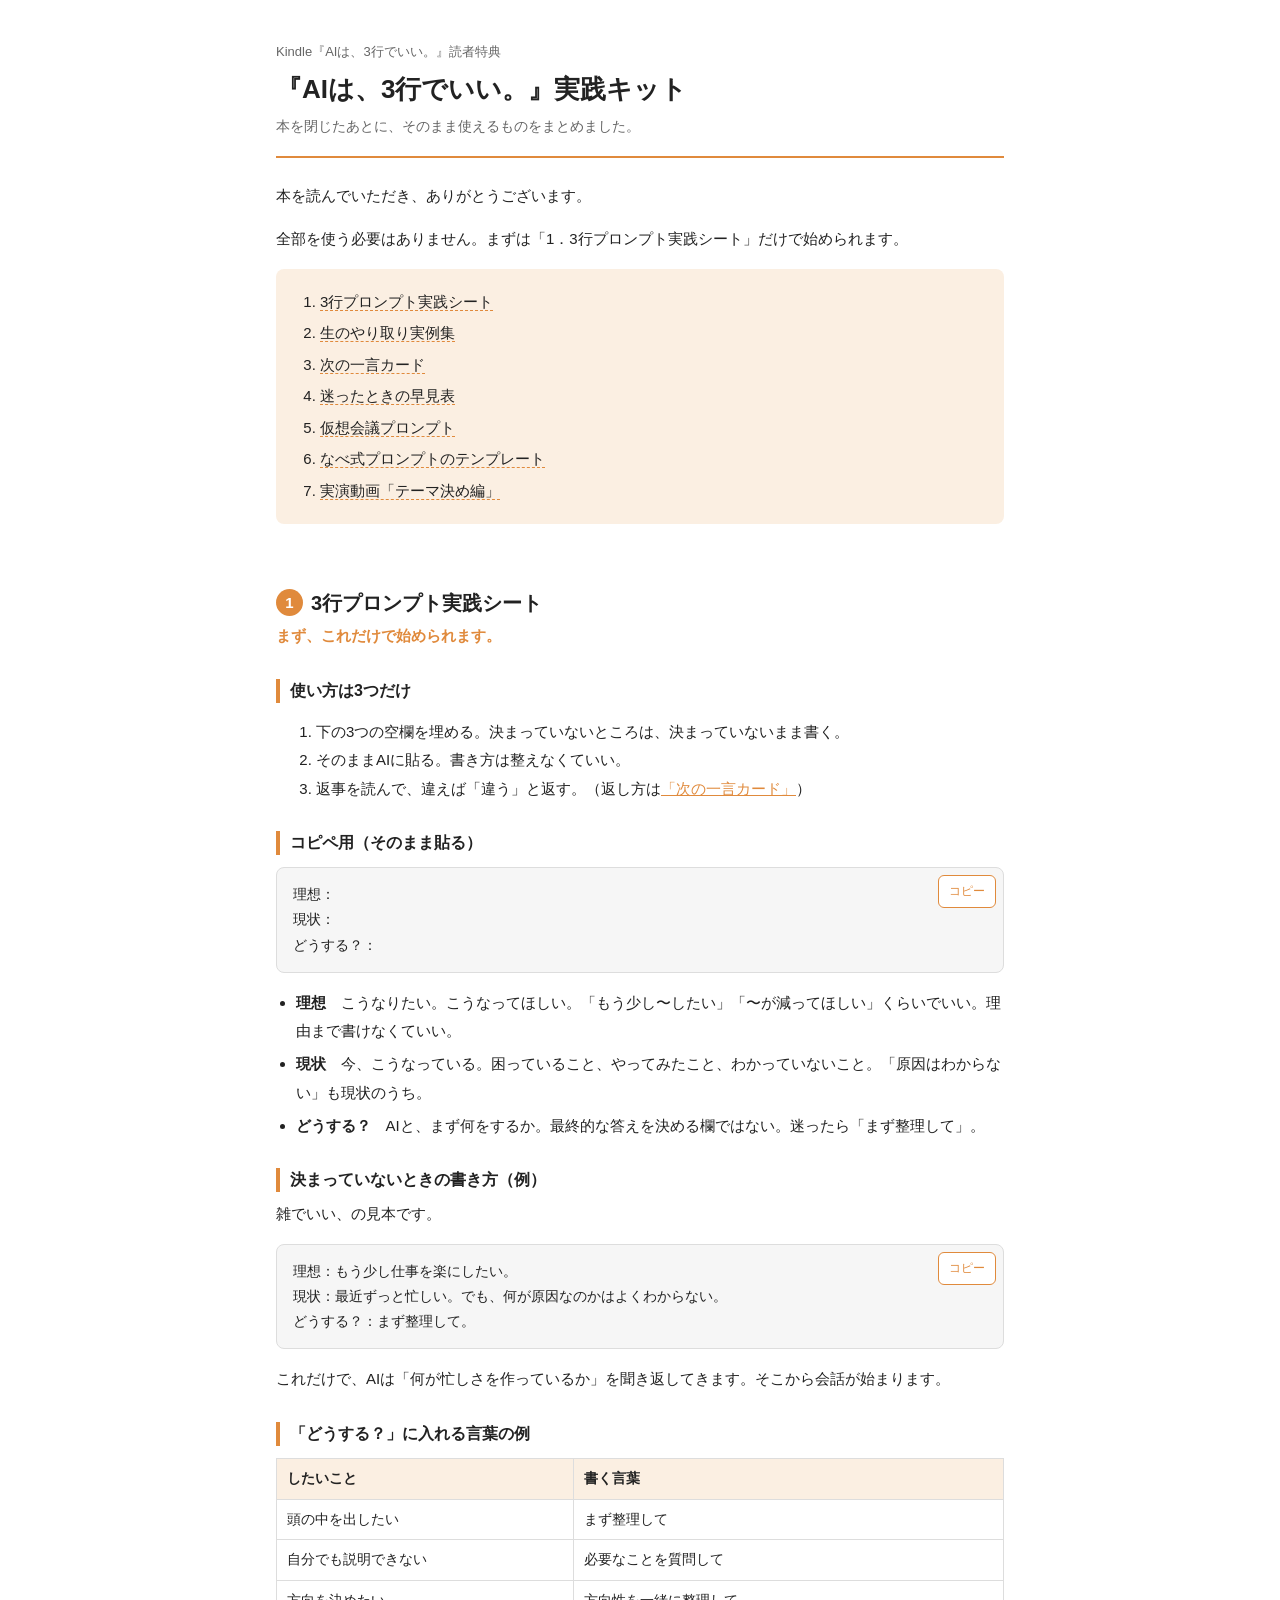
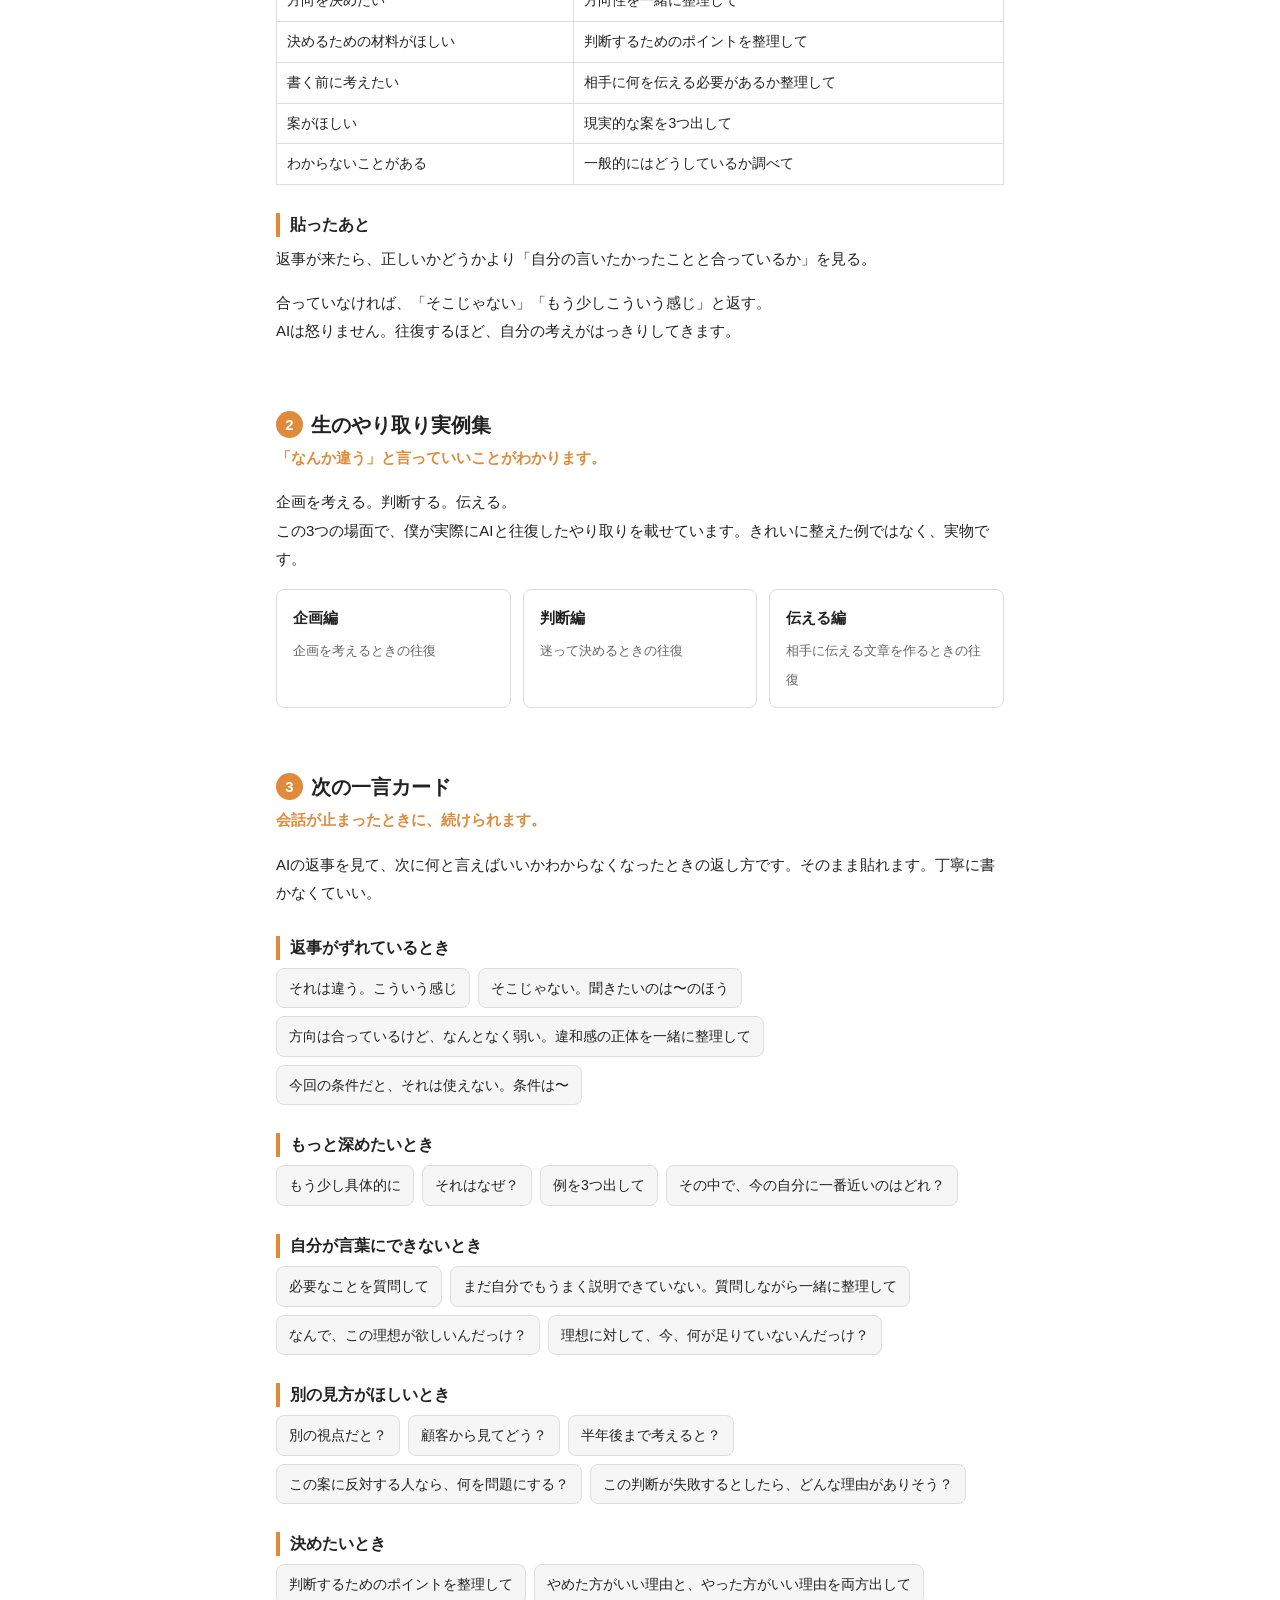
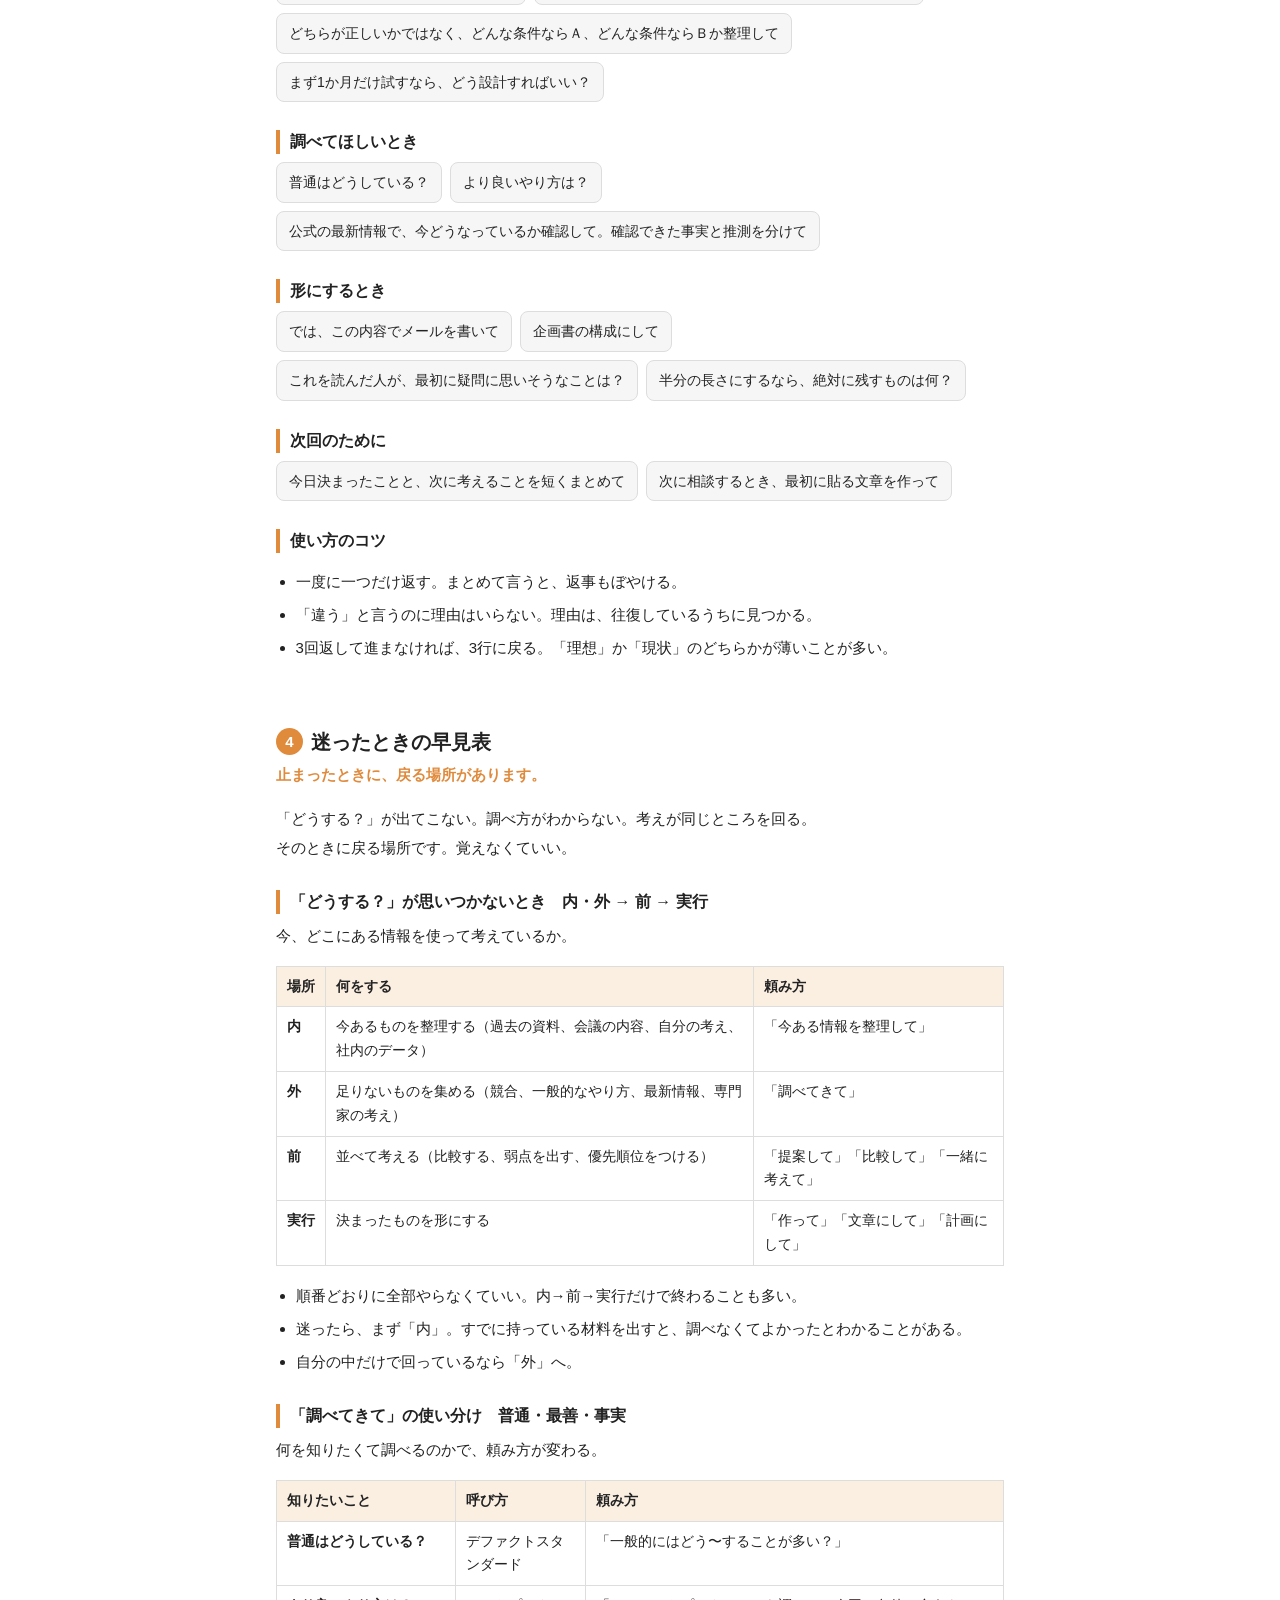
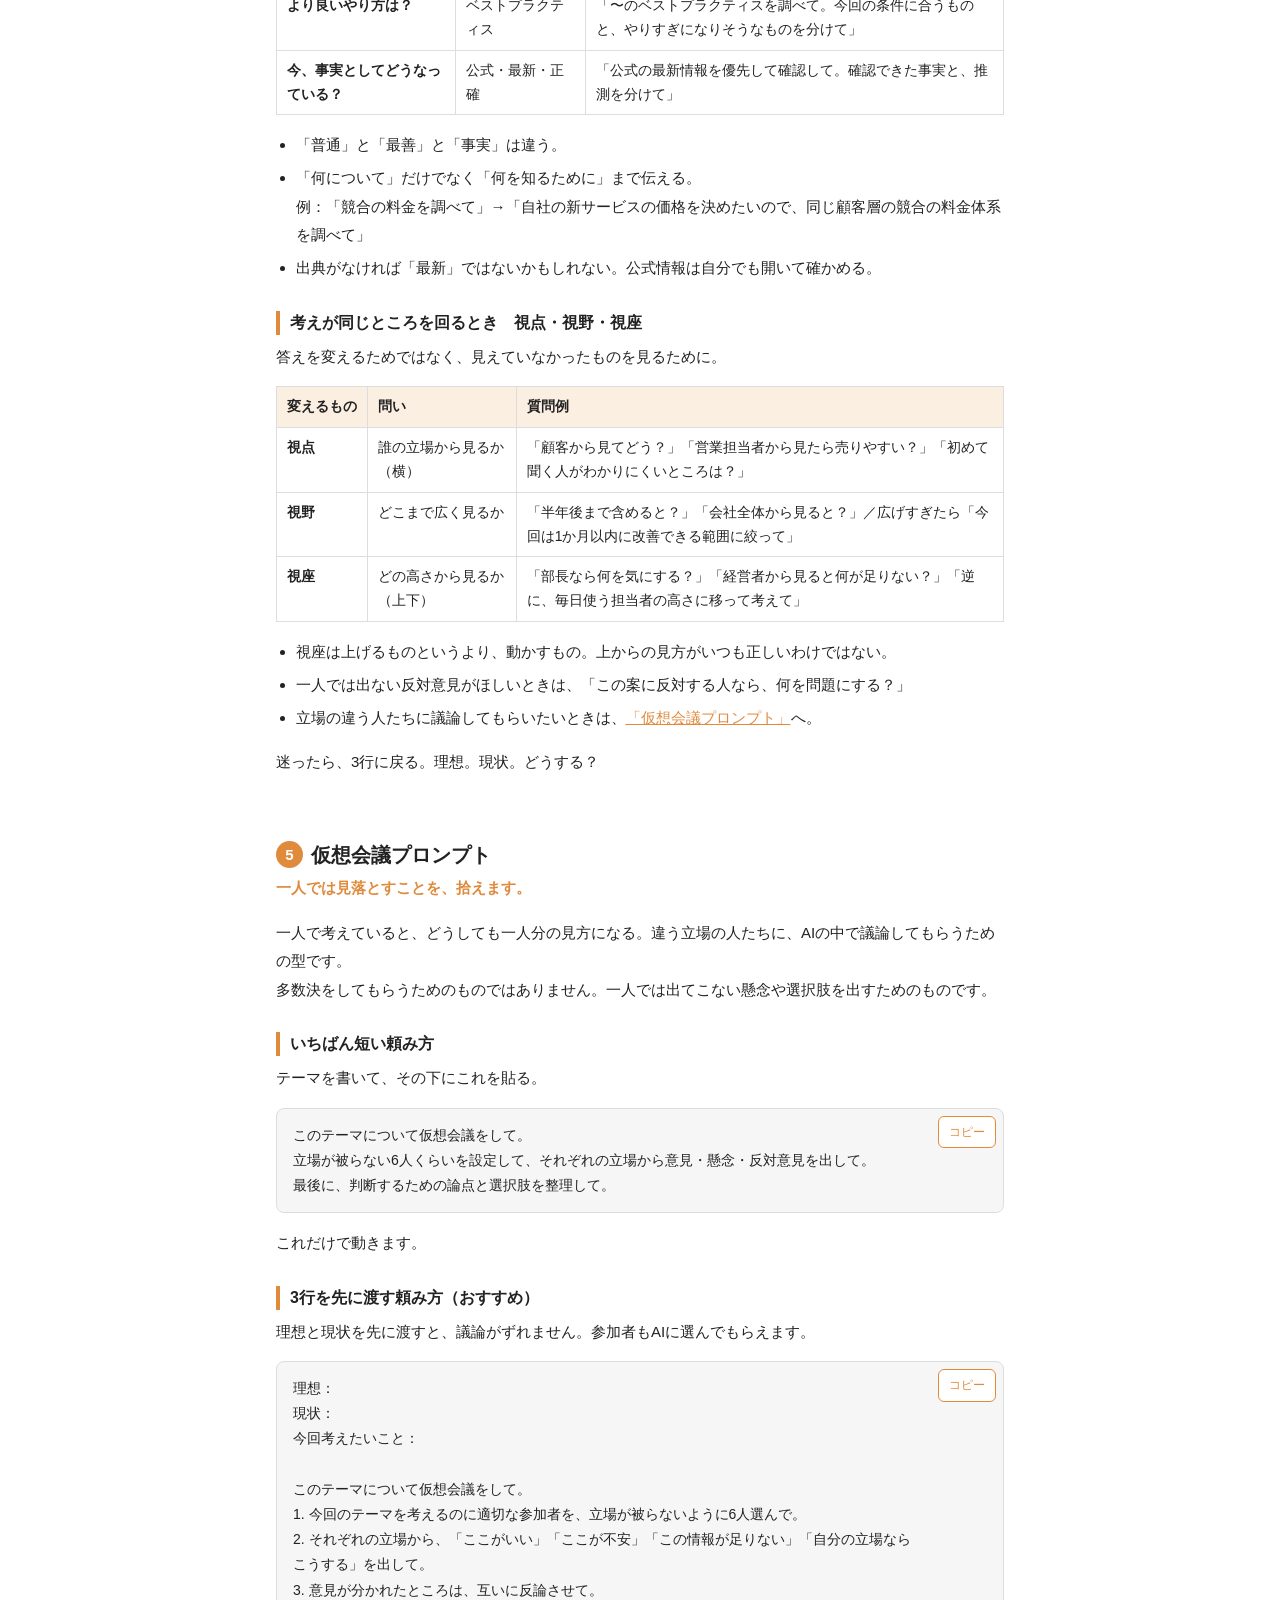
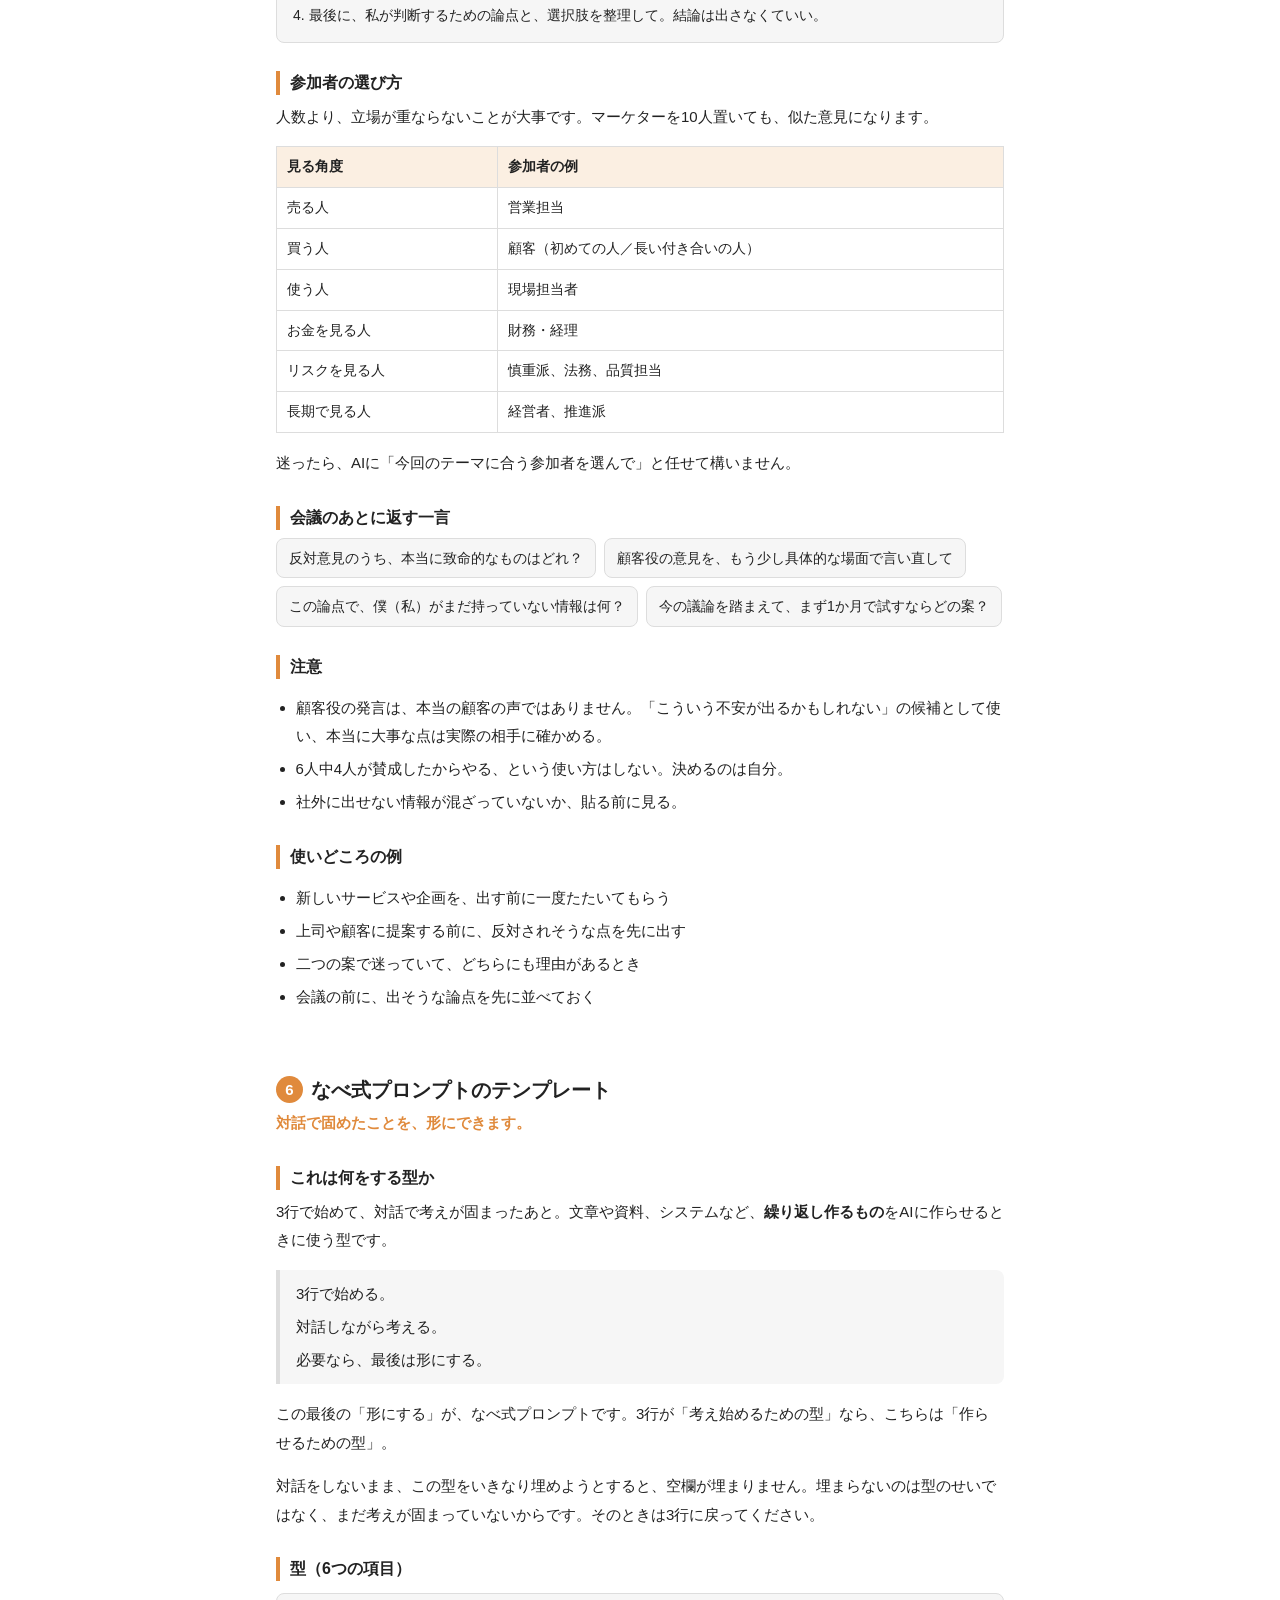
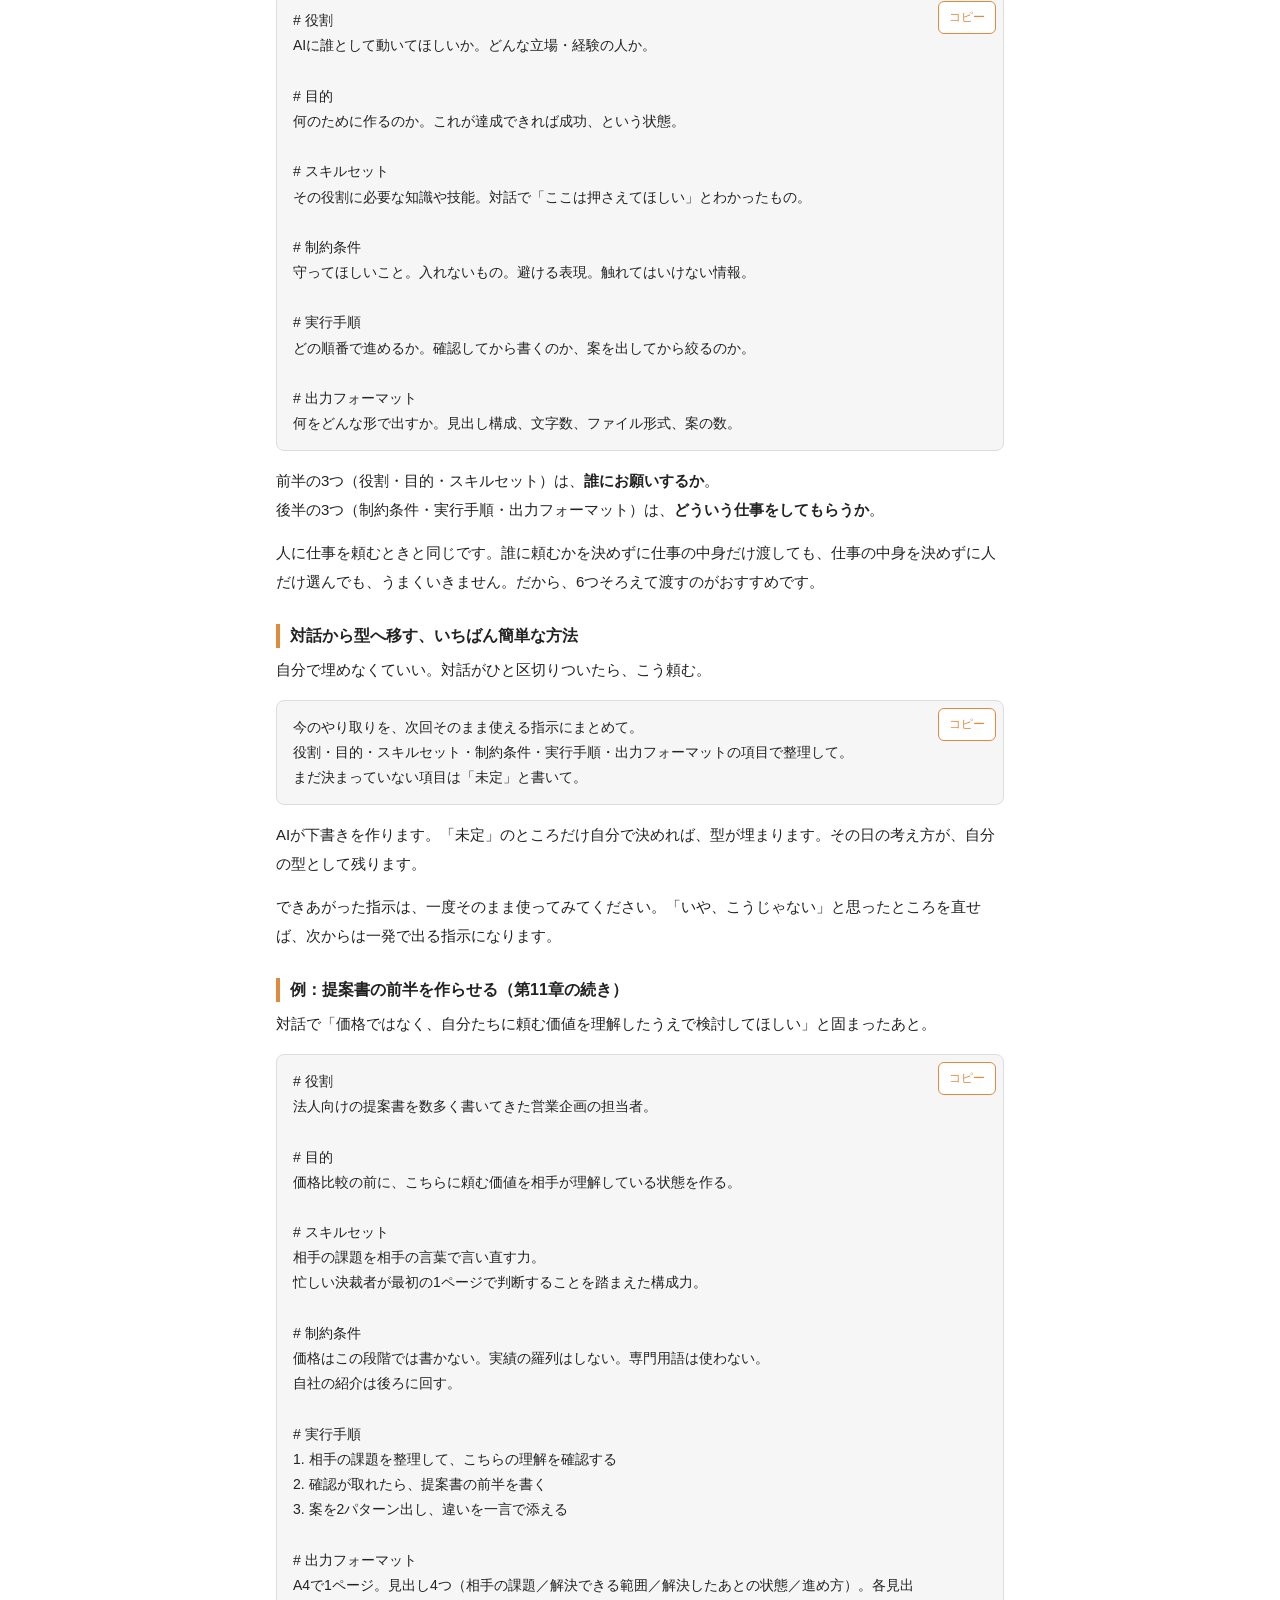
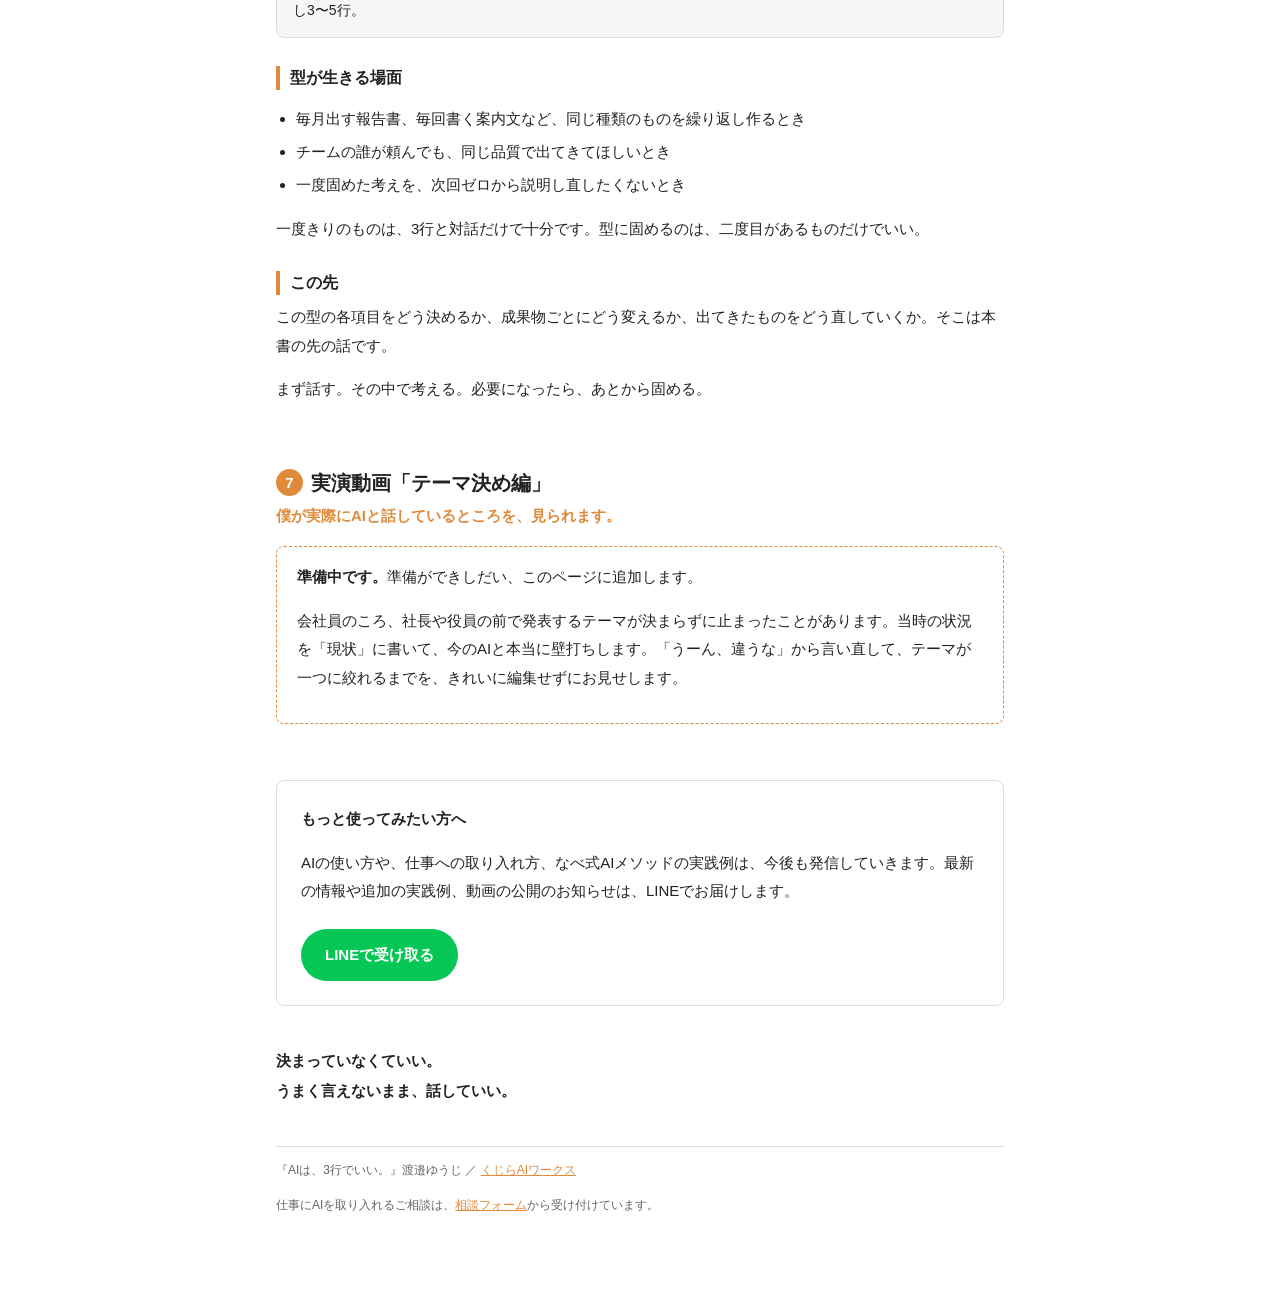
==== commit e03db652: "Kindle 読者特典ページのフッターに相談フォームへの一文を追加 Co-Authored-By: Claude Opus 5.5 <noreply@anthropic.com> Claude-Ses" ====
--- a/book/aiwa3gyodeii/index.html
+++ b/book/aiwa3gyodeii/index.html
@@ -396,6 +396,7 @@
 
 <footer>
   <p>『AIは、3行でいい。』渡邉ゆうじ ／ <a href="/">くじらAIワークス</a></p>
+  <p>仕事にAIを取り入れるご相談は、<a href="https://forms.gle/tMsSApwWJD9jxgiY7" target="_blank" rel="noopener">相談フォーム</a>から受け付けています。</p>
 </footer>
 
 </div>
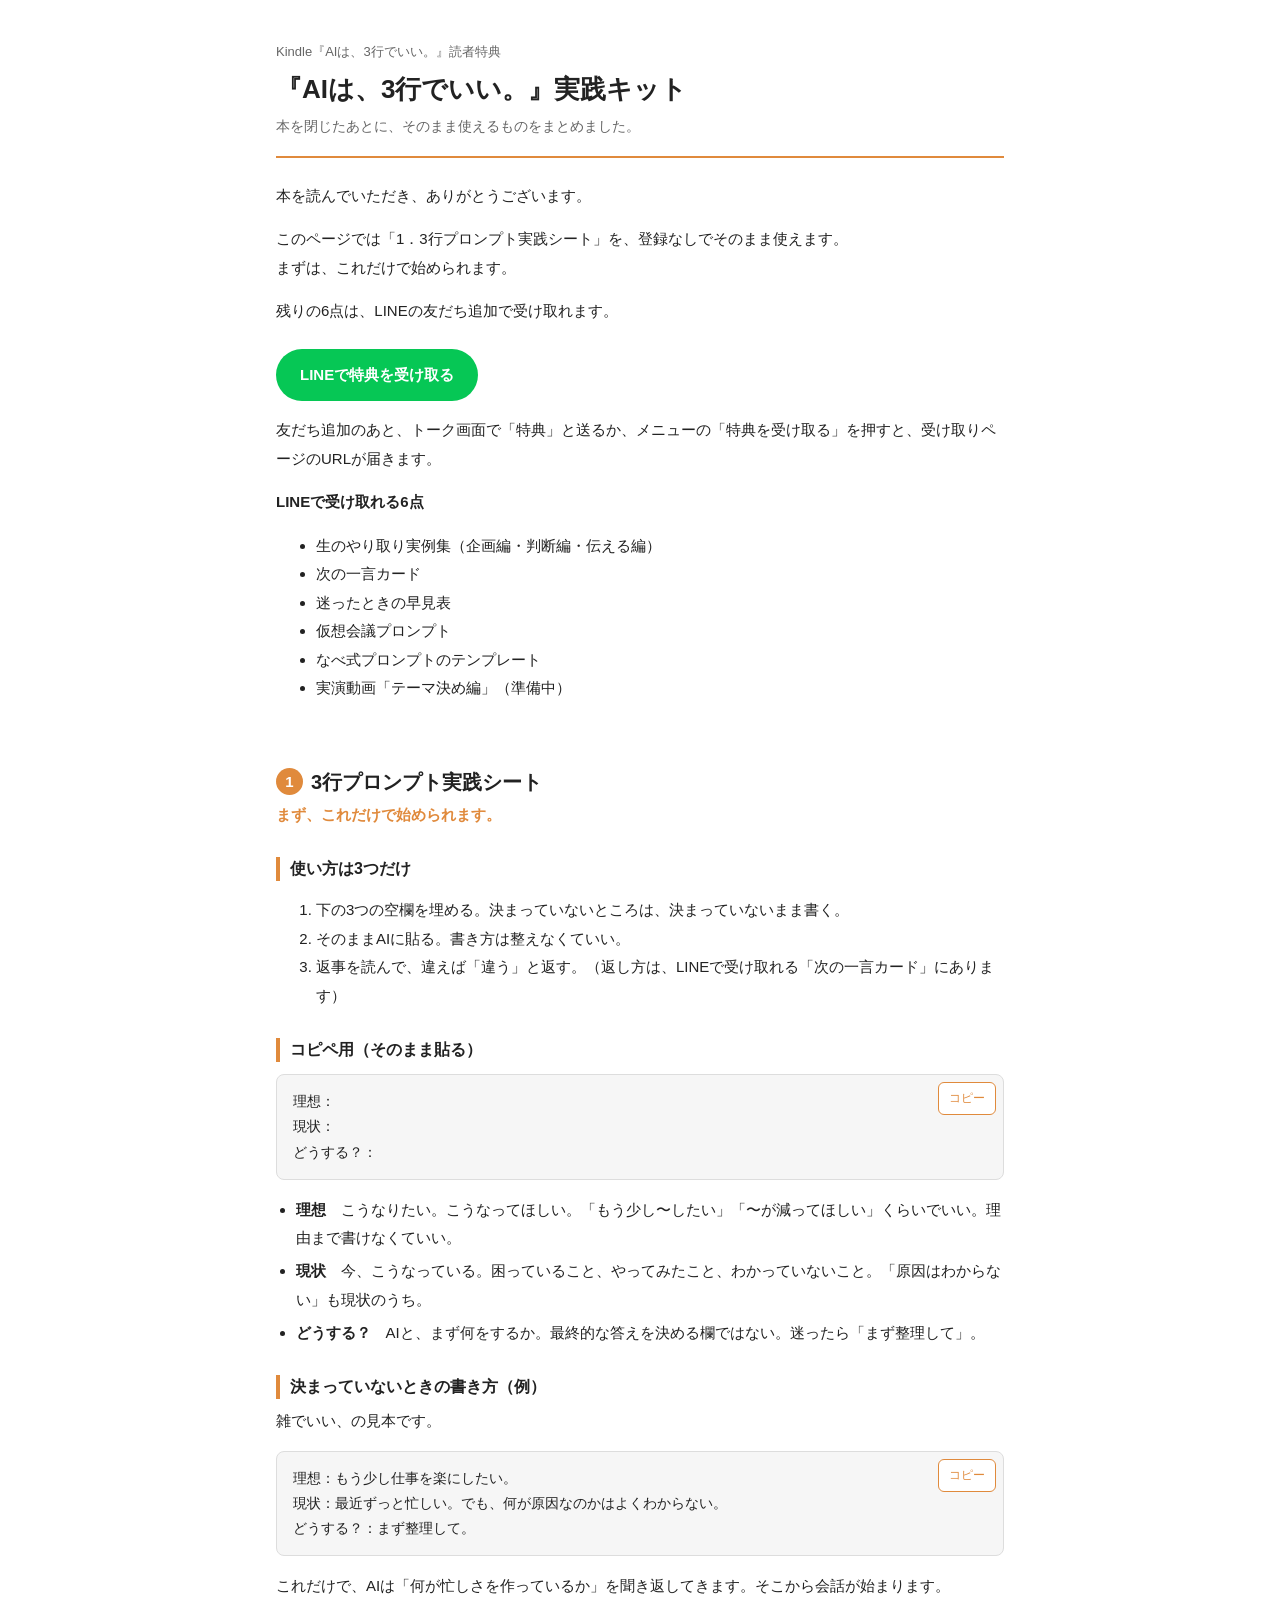
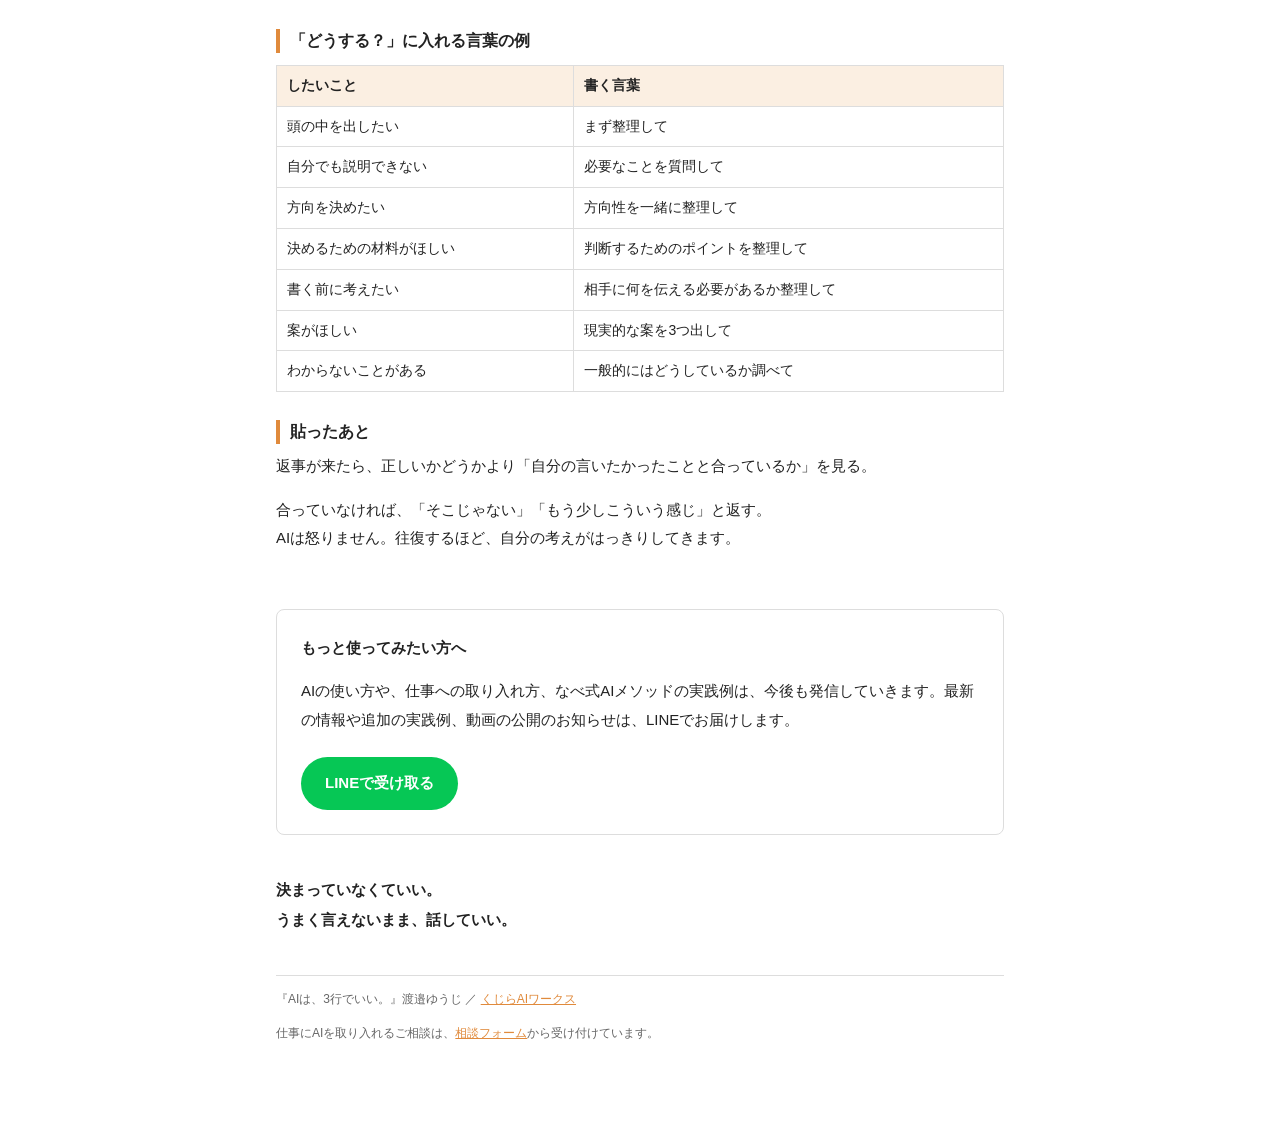
==== commit 640a7b54: "特典ページを実践シートだけ登録なしで残す形に差し替え（冒頭に LINE ボタン・残り6点は LINE キーワード「特典」で全部入りページへ）。全部入りページの導入文を別館②の文面にそろえる Co-Au" ====
--- a/book/aiwa3gyodeii/index.html
+++ b/book/aiwa3gyodeii/index.html
@@ -90,6 +90,7 @@
   .code,.table-wrap,blockquote{break-inside:avoid}
 }
 </style>
+<script data-goatcounter="https://kujiraaiworks.goatcounter.com/count" async src="//gc.zgo.at/count.js"></script>
 </head>
 <body>
 <div class="page">
@@ -101,19 +102,19 @@
 </header>
 
 <p>本を読んでいただき、ありがとうございます。</p>
-<p>全部を使う必要はありません。まずは「1．3行プロンプト実践シート」だけで始められます。</p>
-
-<nav class="toc" aria-label="目次">
-  <ol>
-    <li><a href="#sheet">3行プロンプト実践シート</a></li>
-    <li><a href="#examples">生のやり取り実例集</a></li>
-    <li><a href="#cards">次の一言カード</a></li>
-    <li><a href="#map">迷ったときの早見表</a></li>
-    <li><a href="#meeting">仮想会議プロンプト</a></li>
-    <li><a href="#nabe">なべ式プロンプトのテンプレート</a></li>
-    <li><a href="#video">実演動画「テーマ決め編」</a></li>
-  </ol>
-</nav>
+<p>このページでは「1．3行プロンプト実践シート」を、登録なしでそのまま使えます。<br>まずは、これだけで始められます。</p>
+<p>残りの6点は、LINEの友だち追加で受け取れます。</p>
+<p><a class="line-btn" data-goatcounter-click="book-line-top" data-goatcounter-title="特典ページ 冒頭LINEボタン" href="https://lin.ee/x77JHoN" target="_blank" rel="noopener">LINEで特典を受け取る</a></p>
+<p>友だち追加のあと、トーク画面で「特典」と送るか、メニューの「特典を受け取る」を押すと、受け取りページのURLが届きます。</p>
+<p><strong>LINEで受け取れる6点</strong></p>
+<ul>
+  <li>生のやり取り実例集（企画編・判断編・伝える編）</li>
+  <li>次の一言カード</li>
+  <li>迷ったときの早見表</li>
+  <li>仮想会議プロンプト</li>
+  <li>なべ式プロンプトのテンプレート</li>
+  <li>実演動画「テーマ決め編」（準備中）</li>
+</ul>
 
 <!-- 1 -->
 <h2 id="sheet"><span class="num">1</span>3行プロンプト実践シート</h2>
@@ -123,7 +124,7 @@
 <ol>
   <li>下の3つの空欄を埋める。決まっていないところは、決まっていないまま書く。</li>
   <li>そのままAIに貼る。書き方は整えなくていい。</li>
-  <li>返事を読んで、違えば「違う」と返す。（返し方は<a href="#cards">「次の一言カード」</a>）</li>
+  <li>返事を読んで、違えば「違う」と返す。（返し方は、LINEで受け取れる「次の一言カード」にあります）</li>
 </ol>
 
 <h3>コピペ用（そのまま貼る）</h3>
@@ -159,244 +160,18 @@
 <p>返事が来たら、正しいかどうかより「自分の言いたかったことと合っているか」を見る。</p>
 <p>合っていなければ、「そこじゃない」「もう少しこういう感じ」と返す。<br>AIは怒りません。往復するほど、自分の考えがはっきりしてきます。</p>
 
-<!-- 2 -->
-<h2 id="examples"><span class="num">2</span>生のやり取り実例集</h2>
-<p class="what">「なんか違う」と言っていいことがわかります。</p>
-<p>企画を考える。判断する。伝える。<br>この3つの場面で、僕が実際にAIと往復したやり取りを載せています。きれいに整えた例ではなく、実物です。</p>
-<div class="cards">
-  <a class="card" href="kikaku.html"><span class="t">企画編</span><span class="d">企画を考えるときの往復</span></a>
-  <a class="card" href="handan.html"><span class="t">判断編</span><span class="d">迷って決めるときの往復</span></a>
-  <a class="card" href="tsutaeru.html"><span class="t">伝える編</span><span class="d">相手に伝える文章を作るときの往復</span></a>
-</div>
-
-<!-- 3 -->
-<h2 id="cards"><span class="num">3</span>次の一言カード</h2>
-<p class="what">会話が止まったときに、続けられます。</p>
-<p>AIの返事を見て、次に何と言えばいいかわからなくなったときの返し方です。そのまま貼れます。丁寧に書かなくていい。</p>
-
-<h3>返事がずれているとき</h3>
-<ul class="phrases"><li>それは違う。こういう感じ</li><li>そこじゃない。聞きたいのは〜のほう</li><li>方向は合っているけど、なんとなく弱い。違和感の正体を一緒に整理して</li><li>今回の条件だと、それは使えない。条件は〜</li></ul>
-<h3>もっと深めたいとき</h3>
-<ul class="phrases"><li>もう少し具体的に</li><li>それはなぜ？</li><li>例を3つ出して</li><li>その中で、今の自分に一番近いのはどれ？</li></ul>
-<h3>自分が言葉にできないとき</h3>
-<ul class="phrases"><li>必要なことを質問して</li><li>まだ自分でもうまく説明できていない。質問しながら一緒に整理して</li><li>なんで、この理想が欲しいんだっけ？</li><li>理想に対して、今、何が足りていないんだっけ？</li></ul>
-<h3>別の見方がほしいとき</h3>
-<ul class="phrases"><li>別の視点だと？</li><li>顧客から見てどう？</li><li>半年後まで考えると？</li><li>この案に反対する人なら、何を問題にする？</li><li>この判断が失敗するとしたら、どんな理由がありそう？</li></ul>
-<h3>決めたいとき</h3>
-<ul class="phrases"><li>判断するためのポイントを整理して</li><li>やめた方がいい理由と、やった方がいい理由を両方出して</li><li>どちらが正しいかではなく、どんな条件ならＡ、どんな条件ならＢか整理して</li><li>まず1か月だけ試すなら、どう設計すればいい？</li></ul>
-<h3>調べてほしいとき</h3>
-<ul class="phrases"><li>普通はどうしている？</li><li>より良いやり方は？</li><li>公式の最新情報で、今どうなっているか確認して。確認できた事実と推測を分けて</li></ul>
-<h3>形にするとき</h3>
-<ul class="phrases"><li>では、この内容でメールを書いて</li><li>企画書の構成にして</li><li>これを読んだ人が、最初に疑問に思いそうなことは？</li><li>半分の長さにするなら、絶対に残すものは何？</li></ul>
-<h3>次回のために</h3>
-<ul class="phrases"><li>今日決まったことと、次に考えることを短くまとめて</li><li>次に相談するとき、最初に貼る文章を作って</li></ul>
-
-<h3>使い方のコツ</h3>
-<ul class="tips">
-  <li>一度に一つだけ返す。まとめて言うと、返事もぼやける。</li>
-  <li>「違う」と言うのに理由はいらない。理由は、往復しているうちに見つかる。</li>
-  <li>3回返して進まなければ、3行に戻る。「理想」か「現状」のどちらかが薄いことが多い。</li>
-</ul>
-
-<!-- 4 -->
-<h2 id="map"><span class="num">4</span>迷ったときの早見表</h2>
-<p class="what">止まったときに、戻る場所があります。</p>
-<p>「どうする？」が出てこない。調べ方がわからない。考えが同じところを回る。<br>そのときに戻る場所です。覚えなくていい。</p>
-
-<h3>「どうする？」が思いつかないとき　内・外 → 前 → 実行</h3>
-<p>今、どこにある情報を使って考えているか。</p>
-<div class="table-wrap"><table>
-  <tr><th>場所</th><th>何をする</th><th>頼み方</th></tr>
-  <tr><td><strong>内</strong></td><td>今あるものを整理する（過去の資料、会議の内容、自分の考え、社内のデータ）</td><td>「今ある情報を整理して」</td></tr>
-  <tr><td><strong>外</strong></td><td>足りないものを集める（競合、一般的なやり方、最新情報、専門家の考え）</td><td>「調べてきて」</td></tr>
-  <tr><td><strong>前</strong></td><td>並べて考える（比較する、弱点を出す、優先順位をつける）</td><td>「提案して」「比較して」「一緒に考えて」</td></tr>
-  <tr><td><strong>実行</strong></td><td>決まったものを形にする</td><td>「作って」「文章にして」「計画にして」</td></tr>
-</table></div>
-<ul class="tips">
-  <li>順番どおりに全部やらなくていい。内→前→実行だけで終わることも多い。</li>
-  <li>迷ったら、まず「内」。すでに持っている材料を出すと、調べなくてよかったとわかることがある。</li>
-  <li>自分の中だけで回っているなら「外」へ。</li>
-</ul>
-
-<h3>「調べてきて」の使い分け　普通・最善・事実</h3>
-<p>何を知りたくて調べるのかで、頼み方が変わる。</p>
-<div class="table-wrap"><table>
-  <tr><th>知りたいこと</th><th>呼び方</th><th>頼み方</th></tr>
-  <tr><td><strong>普通はどうしている？</strong></td><td>デファクトスタンダード</td><td>「一般的にはどう〜することが多い？」</td></tr>
-  <tr><td><strong>より良いやり方は？</strong></td><td>ベストプラクティス</td><td>「〜のベストプラクティスを調べて。今回の条件に合うものと、やりすぎになりそうなものを分けて」</td></tr>
-  <tr><td><strong>今、事実としてどうなっている？</strong></td><td>公式・最新・正確</td><td>「公式の最新情報を優先して確認して。確認できた事実と、推測を分けて」</td></tr>
-</table></div>
-<ul class="tips">
-  <li>「普通」と「最善」と「事実」は違う。</li>
-  <li>「何について」だけでなく「何を知るために」まで伝える。<br>例：「競合の料金を調べて」→「自社の新サービスの価格を決めたいので、同じ顧客層の競合の料金体系を調べて」</li>
-  <li>出典がなければ「最新」ではないかもしれない。公式情報は自分でも開いて確かめる。</li>
-</ul>
-
-<h3>考えが同じところを回るとき　視点・視野・視座</h3>
-<p>答えを変えるためではなく、見えていなかったものを見るために。</p>
-<div class="table-wrap"><table>
-  <tr><th>変えるもの</th><th>問い</th><th>質問例</th></tr>
-  <tr><td><strong>視点</strong></td><td>誰の立場から見るか（横）</td><td>「顧客から見てどう？」「営業担当者から見たら売りやすい？」「初めて聞く人がわかりにくいところは？」</td></tr>
-  <tr><td><strong>視野</strong></td><td>どこまで広く見るか</td><td>「半年後まで含めると？」「会社全体から見ると？」／広げすぎたら「今回は1か月以内に改善できる範囲に絞って」</td></tr>
-  <tr><td><strong>視座</strong></td><td>どの高さから見るか（上下）</td><td>「部長なら何を気にする？」「経営者から見ると何が足りない？」「逆に、毎日使う担当者の高さに移って考えて」</td></tr>
-</table></div>
-<ul class="tips">
-  <li>視座は上げるものというより、動かすもの。上からの見方がいつも正しいわけではない。</li>
-  <li>一人では出ない反対意見がほしいときは、「この案に反対する人なら、何を問題にする？」</li>
-  <li>立場の違う人たちに議論してもらいたいときは、<a href="#meeting">「仮想会議プロンプト」</a>へ。</li>
-</ul>
-<p>迷ったら、3行に戻る。理想。現状。どうする？</p>
-
-<!-- 5 -->
-<h2 id="meeting"><span class="num">5</span>仮想会議プロンプト</h2>
-<p class="what">一人では見落とすことを、拾えます。</p>
-<p>一人で考えていると、どうしても一人分の見方になる。違う立場の人たちに、AIの中で議論してもらうための型です。<br>多数決をしてもらうためのものではありません。一人では出てこない懸念や選択肢を出すためのものです。</p>
-
-<h3>いちばん短い頼み方</h3>
-<p>テーマを書いて、その下にこれを貼る。</p>
-<div class="code"><pre>このテーマについて仮想会議をして。
-立場が被らない6人くらいを設定して、それぞれの立場から意見・懸念・反対意見を出して。
-最後に、判断するための論点と選択肢を整理して。</pre><button class="copy" type="button">コピー</button></div>
-<p>これだけで動きます。</p>
-
-<h3>3行を先に渡す頼み方（おすすめ）</h3>
-<p>理想と現状を先に渡すと、議論がずれません。参加者もAIに選んでもらえます。</p>
-<div class="code"><pre>理想：
-現状：
-今回考えたいこと：
-
-このテーマについて仮想会議をして。
-1. 今回のテーマを考えるのに適切な参加者を、立場が被らないように6人選んで。
-2. それぞれの立場から、「ここがいい」「ここが不安」「この情報が足りない」「自分の立場ならこうする」を出して。
-3. 意見が分かれたところは、互いに反論させて。
-4. 最後に、私が判断するための論点と、選択肢を整理して。結論は出さなくていい。</pre><button class="copy" type="button">コピー</button></div>
-
-<h3>参加者の選び方</h3>
-<p>人数より、立場が重ならないことが大事です。マーケターを10人置いても、似た意見になります。</p>
-<div class="table-wrap"><table>
-  <tr><th>見る角度</th><th>参加者の例</th></tr>
-  <tr><td>売る人</td><td>営業担当</td></tr>
-  <tr><td>買う人</td><td>顧客（初めての人／長い付き合いの人）</td></tr>
-  <tr><td>使う人</td><td>現場担当者</td></tr>
-  <tr><td>お金を見る人</td><td>財務・経理</td></tr>
-  <tr><td>リスクを見る人</td><td>慎重派、法務、品質担当</td></tr>
-  <tr><td>長期で見る人</td><td>経営者、推進派</td></tr>
-</table></div>
-<p>迷ったら、AIに「今回のテーマに合う参加者を選んで」と任せて構いません。</p>
-
-<h3>会議のあとに返す一言</h3>
-<ul class="phrases"><li>反対意見のうち、本当に致命的なものはどれ？</li><li>顧客役の意見を、もう少し具体的な場面で言い直して</li><li>この論点で、僕（私）がまだ持っていない情報は何？</li><li>今の議論を踏まえて、まず1か月で試すならどの案？</li></ul>
-
-<h3>注意</h3>
-<ul class="tips">
-  <li>顧客役の発言は、本当の顧客の声ではありません。「こういう不安が出るかもしれない」の候補として使い、本当に大事な点は実際の相手に確かめる。</li>
-  <li>6人中4人が賛成したからやる、という使い方はしない。決めるのは自分。</li>
-  <li>社外に出せない情報が混ざっていないか、貼る前に見る。</li>
-</ul>
-
-<h3>使いどころの例</h3>
-<ul class="tips">
-  <li>新しいサービスや企画を、出す前に一度たたいてもらう</li>
-  <li>上司や顧客に提案する前に、反対されそうな点を先に出す</li>
-  <li>二つの案で迷っていて、どちらにも理由があるとき</li>
-  <li>会議の前に、出そうな論点を先に並べておく</li>
-</ul>
-
-<!-- 6 -->
-<h2 id="nabe"><span class="num">6</span>なべ式プロンプトのテンプレート</h2>
-<p class="what">対話で固めたことを、形にできます。</p>
-
-<h3>これは何をする型か</h3>
-<p>3行で始めて、対話で考えが固まったあと。文章や資料、システムなど、<strong>繰り返し作るもの</strong>をAIに作らせるときに使う型です。</p>
-<blockquote><p>3行で始める。</p><p>対話しながら考える。</p><p>必要なら、最後は形にする。</p></blockquote>
-<p>この最後の「形にする」が、なべ式プロンプトです。3行が「考え始めるための型」なら、こちらは「作らせるための型」。</p>
-<p>対話をしないまま、この型をいきなり埋めようとすると、空欄が埋まりません。埋まらないのは型のせいではなく、まだ考えが固まっていないからです。そのときは3行に戻ってください。</p>
-
-<h3>型（6つの項目）</h3>
-<div class="code"><pre># 役割
-AIに誰として動いてほしいか。どんな立場・経験の人か。
-
-# 目的
-何のために作るのか。これが達成できれば成功、という状態。
-
-# スキルセット
-その役割に必要な知識や技能。対話で「ここは押さえてほしい」とわかったもの。
-
-# 制約条件
-守ってほしいこと。入れないもの。避ける表現。触れてはいけない情報。
-
-# 実行手順
-どの順番で進めるか。確認してから書くのか、案を出してから絞るのか。
-
-# 出力フォーマット
-何をどんな形で出すか。見出し構成、文字数、ファイル形式、案の数。</pre><button class="copy" type="button">コピー</button></div>
-<p>前半の3つ（役割・目的・スキルセット）は、<strong>誰にお願いするか</strong>。<br>後半の3つ（制約条件・実行手順・出力フォーマット）は、<strong>どういう仕事をしてもらうか</strong>。</p>
-<p>人に仕事を頼むときと同じです。誰に頼むかを決めずに仕事の中身だけ渡しても、仕事の中身を決めずに人だけ選んでも、うまくいきません。だから、6つそろえて渡すのがおすすめです。</p>
-
-<h3>対話から型へ移す、いちばん簡単な方法</h3>
-<p>自分で埋めなくていい。対話がひと区切りついたら、こう頼む。</p>
-<div class="code"><pre>今のやり取りを、次回そのまま使える指示にまとめて。
-役割・目的・スキルセット・制約条件・実行手順・出力フォーマットの項目で整理して。
-まだ決まっていない項目は「未定」と書いて。</pre><button class="copy" type="button">コピー</button></div>
-<p>AIが下書きを作ります。「未定」のところだけ自分で決めれば、型が埋まります。その日の考え方が、自分の型として残ります。</p>
-<p>できあがった指示は、一度そのまま使ってみてください。「いや、こうじゃない」と思ったところを直せば、次からは一発で出る指示になります。</p>
-
-<h3>例：提案書の前半を作らせる（第11章の続き）</h3>
-<p>対話で「価格ではなく、自分たちに頼む価値を理解したうえで検討してほしい」と固まったあと。</p>
-<div class="code"><pre># 役割
-法人向けの提案書を数多く書いてきた営業企画の担当者。
-
-# 目的
-価格比較の前に、こちらに頼む価値を相手が理解している状態を作る。
-
-# スキルセット
-相手の課題を相手の言葉で言い直す力。
-忙しい決裁者が最初の1ページで判断することを踏まえた構成力。
-
-# 制約条件
-価格はこの段階では書かない。実績の羅列はしない。専門用語は使わない。
-自社の紹介は後ろに回す。
-
-# 実行手順
-1. 相手の課題を整理して、こちらの理解を確認する
-2. 確認が取れたら、提案書の前半を書く
-3. 案を2パターン出し、違いを一言で添える
-
-# 出力フォーマット
-A4で1ページ。見出し4つ（相手の課題／解決できる範囲／解決したあとの状態／進め方）。各見出し3〜5行。</pre><button class="copy" type="button">コピー</button></div>
-
-<h3>型が生きる場面</h3>
-<ul class="tips">
-  <li>毎月出す報告書、毎回書く案内文など、同じ種類のものを繰り返し作るとき</li>
-  <li>チームの誰が頼んでも、同じ品質で出てきてほしいとき</li>
-  <li>一度固めた考えを、次回ゼロから説明し直したくないとき</li>
-</ul>
-<p>一度きりのものは、3行と対話だけで十分です。型に固めるのは、二度目があるものだけでいい。</p>
-
-<h3>この先</h3>
-<p>この型の各項目をどう決めるか、成果物ごとにどう変えるか、出てきたものをどう直していくか。そこは本書の先の話です。</p>
-<p>まず話す。その中で考える。必要になったら、あとから固める。</p>
-
-<!-- 7 -->
-<h2 id="video"><span class="num">7</span>実演動画「テーマ決め編」</h2>
-<p class="what">僕が実際にAIと話しているところを、見られます。</p>
-<div class="soon">
-  <p><strong>準備中です。</strong>準備ができしだい、このページに追加します。</p>
-  <p>会社員のころ、社長や役員の前で発表するテーマが決まらずに止まったことがあります。当時の状況を「現状」に書いて、今のAIと本当に壁打ちします。「うーん、違うな」から言い直して、テーマが一つに絞れるまでを、きれいに編集せずにお見せします。</p>
-</div>
-
 <!-- LINE -->
 <section class="end">
   <p><strong>もっと使ってみたい方へ</strong></p>
   <p>AIの使い方や、仕事への取り入れ方、なべ式AIメソッドの実践例は、今後も発信していきます。最新の情報や追加の実践例、動画の公開のお知らせは、LINEでお届けします。</p>
-  <a class="line-btn" href="https://lin.ee/x77JHoN" target="_blank" rel="noopener">LINEで受け取る</a>
+  <a class="line-btn" data-goatcounter-click="book-line-bottom" data-goatcounter-title="特典ページ 末尾LINEボタン" href="https://lin.ee/x77JHoN" target="_blank" rel="noopener">LINEで受け取る</a>
 </section>
 
 <p class="closing">決まっていなくていい。<br>うまく言えないまま、話していい。</p>
 
 <footer>
   <p>『AIは、3行でいい。』渡邉ゆうじ ／ <a href="/">くじらAIワークス</a></p>
-  <p>仕事にAIを取り入れるご相談は、<a href="https://forms.gle/tMsSApwWJD9jxgiY7" target="_blank" rel="noopener">相談フォーム</a>から受け付けています。</p>
+  <p>仕事にAIを取り入れるご相談は、<a data-goatcounter-click="book-form" data-goatcounter-title="特典ページ 相談フォーム" href="https://forms.gle/tMsSApwWJD9jxgiY7" target="_blank" rel="noopener">相談フォーム</a>から受け付けています。</p>
 </footer>
 
 </div>
